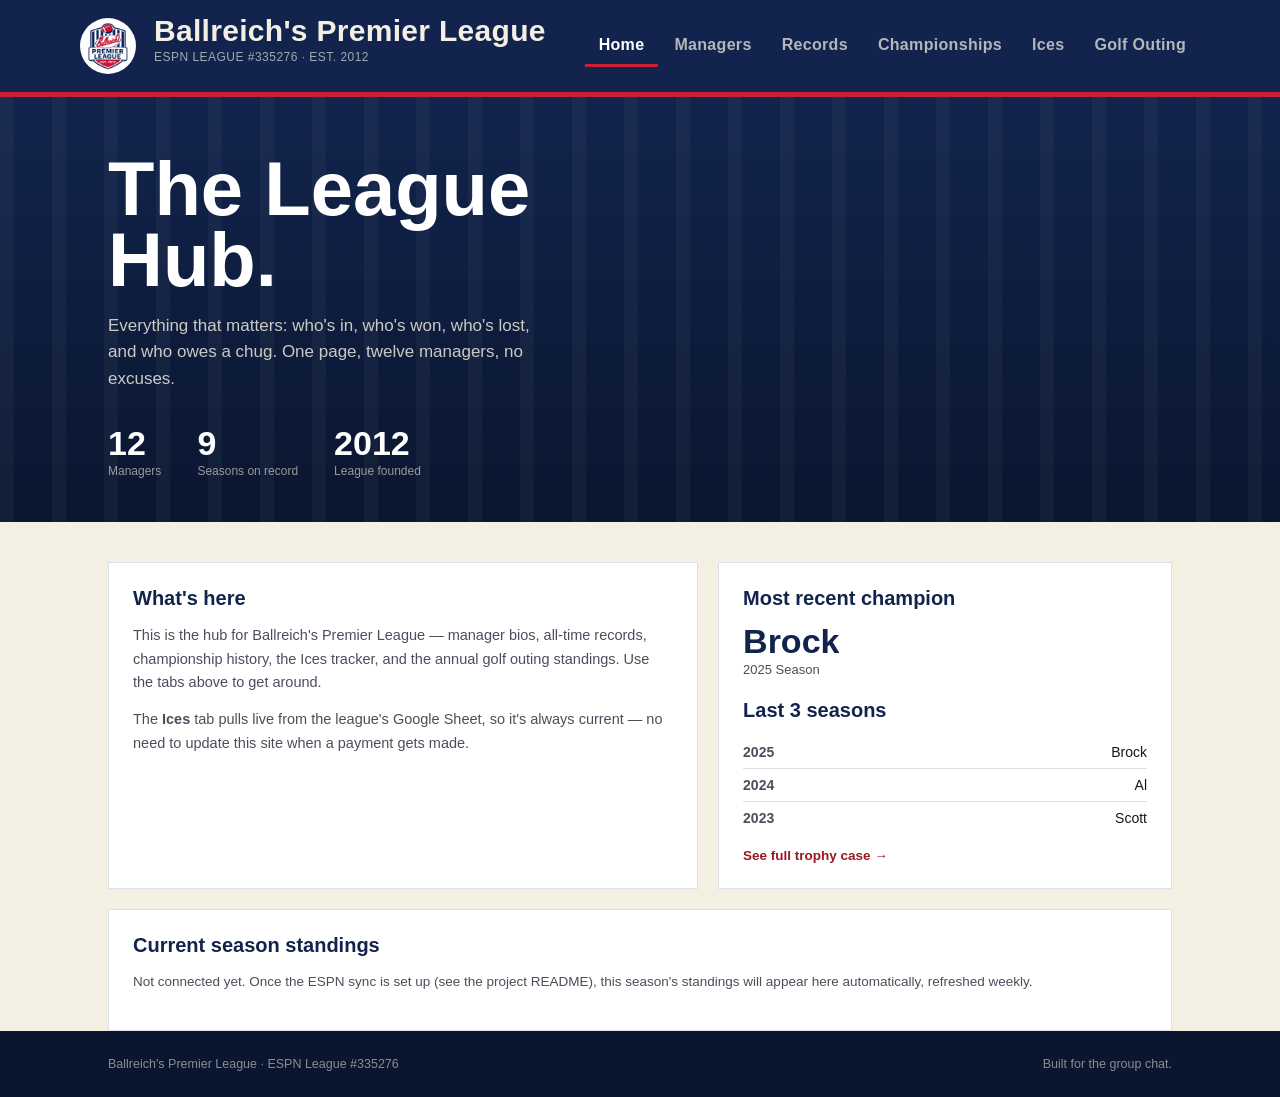
==== index.html @ 6a5de75b "Add files via upload" ====
<!DOCTYPE html>
<html lang="en">
<head>
<meta charset="UTF-8">
<meta name="viewport" content="width=device-width, initial-scale=1.0">
<title>Ballreich's Premier League</title>
<link rel="icon" href="assets/logo.png">
<link rel="stylesheet" href="styles.css">
</head>
<body>

<header class="site-header">
  <div class="wrap header-inner">
    <img src="assets/logo.png" alt="Ballreich's Premier League crest" class="crest">
    <div class="brand-text">
      <p class="league-name">Ballreich's Premier League</p>
      <p class="league-sub">ESPN LEAGUE #335276 · EST. 2012</p>
    </div>
    <nav class="tabs" id="tabs">
      <button data-tab="home" class="active">Home</button>
      <button data-tab="managers">Managers</button>
      <button data-tab="records">Records</button>
      <button data-tab="championships">Championships</button>
      <button data-tab="ices">Ices</button>
      <button data-tab="golf">Golf Outing</button>
    </nav>
  </div>
</header>

<div class="hero">
  <div class="wrap">
    <h1>The League<br>Hub.</h1>
    <p class="lede">Everything that matters: who's in, who's won, who's lost, and who owes a chug. One page, twelve managers, no excuses.</p>
    <div class="hero-stats" id="hero-stats">
      <div class="hero-stat"><div class="num">12</div><div class="label">Managers</div></div>
      <div class="hero-stat"><div class="num">9</div><div class="label">Seasons on record</div></div>
      <div class="hero-stat"><div class="num">2012</div><div class="label">League founded</div></div>
    </div>
  </div>
</div>

<main class="wrap">

  <!-- HOME -->
  <section class="tab-panel active" id="tab-home">
    <div class="home-grid">
      <div class="panel">
        <h3>What's here</h3>
        <p style="color:var(--ink-soft); font-size:14.5px; line-height:1.6;">
          This is the hub for Ballreich's Premier League — manager bios, all-time records, championship history,
          the Ices tracker, and the annual golf outing standings. Use the tabs above to get around.
        </p>
        <p style="color:var(--ink-soft); font-size:14.5px; line-height:1.6;">
          The <strong>Ices</strong> tab pulls live from the league's Google Sheet, so it's always current —
          no need to update this site when a payment gets made.
        </p>
      </div>
      <div class="panel">
        <h3>Most recent champion</h3>
        <div id="home-latest-champ"></div>
        <h3 style="margin-top:22px;">Last 3 seasons</h3>
        <div id="home-mini-champs"></div>
        <a href="#" class="link-out" data-tab-link="championships">See full trophy case →</a>
      </div>
    </div>

    <div class="panel" style="margin-top:20px;">
      <h3>Current season standings</h3>
      <div id="home-standings">
        <p style="color:var(--ink-soft); font-size:13.5px; line-height:1.6;">
          Not connected yet. Once the ESPN sync is set up (see the project README), this season's standings
          will appear here automatically, refreshed weekly.
        </p>
      </div>
    </div>
  </section>

  <!-- MANAGERS -->
  <section class="tab-panel" id="tab-managers">
    <div class="section-head">
      <h2>Managers</h2>
      <p class="section-desc">Twelve teams, one league. Tenure reflects consecutive or total years active.</p>
    </div>
    <div class="card-grid" id="managers-grid"></div>
  </section>

  <!-- RECORDS -->
  <section class="tab-panel" id="tab-records">
    <div class="section-head">
      <h2>All-Time Records</h2>
      <p class="section-desc">Regular-season win/loss record and average finish across every season played. Click a column to sort.</p>
    </div>
    <div class="records-table-wrap">
      <table class="records" id="records-table">
        <thead>
          <tr>
            <th><button class="sort-btn" data-key="name">Manager</button></th>
            <th><button class="sort-btn" data-key="avgFinish">Avg. Finish</button></th>
            <th><button class="sort-btn" data-key="wins">Record</button></th>
            <th><button class="sort-btn" data-key="winPct">Win %</button></th>
            <th><button class="sort-btn" data-key="seasons">Seasons</button></th>
          </tr>
        </thead>
        <tbody id="records-body"></tbody>
      </table>
    </div>
  </section>

  <!-- CHAMPIONSHIPS -->
  <section class="tab-panel" id="tab-championships">
    <div class="section-head">
      <h2>Trophy Case</h2>
      <p class="section-desc">Every champion since the league's first ESPN season in 2017.</p>
    </div>
    <div class="trophy-case" id="trophy-case"></div>
  </section>

  <!-- ICES -->
  <section class="tab-panel" id="tab-ices">
    <div class="section-head">
      <h2>Ices</h2>
      <p class="section-desc">Start a player who drops 0 or fewer points, chug a Smirnoff Ice, send it to the group chat.</p>
    </div>

    <div class="ices-toolbar">
      <button class="btn secondary" id="ices-refresh">Refresh data</button>
      <span class="status-line" id="ices-status"><span class="dot"></span>Loading…</span>
    </div>

    <div id="ices-content">
      <div class="ices-loading">Pulling the latest from the sheet…</div>
    </div>

    <div class="rule-box">
      <strong>The rule:</strong> if a player in your starting lineup — not a defense — scores 0 points or less in a
      given week, you chug a Smirnoff Ice and post proof to the group chat. This tracker mirrors the league's
      <a href="https://docs.google.com/spreadsheets/d/1GgBvjiKJ7bSm-T6he38b0rG_sk8vhiAcL2UD_AuB5FA/edit?usp=sharing" target="_blank" rel="noopener">Google Sheet</a>
      — edit the sheet and this page updates automatically.
    </div>
  </section>

  <!-- GOLF -->
  <section class="tab-panel" id="tab-golf">
    <div class="section-head">
      <h2>League Golf Outing</h2>
      <p class="section-desc">The offseason's other tradition. Winners and losers, by year.</p>
    </div>
    <div id="golf-list"></div>
  </section>

</main>

<footer class="site-footer">
  <div class="wrap">
    <span>Ballreich's Premier League · ESPN League #335276</span>
    <span>Built for the group chat.</span>
  </div>
</footer>

<script src="app.js"></script>
</body>
</html>
---- styles.css ----
/* ============================================================
   Ballreich's Premier League — Design Tokens
   ============================================================ */
:root {
  --navy: #12244d;
  --navy-deep: #0a162f;
  --red: #c8202f;
  --red-deep: #971823;
  --cream: #f3efe3;
  --white: #ffffff;
  --ink: #14171f;
  --ink-soft: #4a4f5c;
  --gold: #c69a2e;
  --line: rgba(18, 36, 77, 0.14);

  --display: 'Big Shoulders Display', sans-serif;
  --body: 'IBM Plex Sans', -apple-system, sans-serif;

  --radius: 3px;
  --container: 1120px;
}

@import url('https://fonts.googleapis.com/css2?family=Big+Shoulders+Display:wght@600;700;800;900&family=IBM+Plex+Sans:wght@400;500;600;700&family=IBM+Plex+Mono:wght@500&display=swap');

* { box-sizing: border-box; }
html { scroll-behavior: smooth; }

body {
  margin: 0;
  font-family: var(--body);
  color: var(--ink);
  background: var(--cream);
  -webkit-font-smoothing: antialiased;
}

img { max-width: 100%; display: block; }

a { color: inherit; }

.wrap {
  max-width: var(--container);
  margin: 0 auto;
  padding: 0 28px;
}

/* Pinstripe motif — the signature device, pulled from the crest */
.pinstripes {
  background-image: repeating-linear-gradient(
    90deg,
    rgba(255,255,255,0.06) 0px,
    rgba(255,255,255,0.06) 10px,
    transparent 10px,
    transparent 34px
  );
}

/* ============================================================
   Header / Nav
   ============================================================ */
.site-header {
  background: var(--navy);
  color: var(--cream);
  border-bottom: 5px solid var(--red);
}

.header-inner {
  display: flex;
  align-items: center;
  gap: 18px;
  padding: 16px 0;
}

.crest {
  width: 56px;
  height: 56px;
  flex-shrink: 0;
  border-radius: 50%;
  background: var(--white);
  padding: 4px;
}

.brand-text .league-name {
  font-family: var(--display);
  font-weight: 800;
  font-size: clamp(22px, 3vw, 30px);
  letter-spacing: 0.01em;
  line-height: 1;
  margin: 0;
}

.brand-text .league-sub {
  font-family: var(--body);
  font-size: 12px;
  color: rgba(243,239,227,0.65);
  margin-top: 4px;
  letter-spacing: 0.04em;
}

nav.tabs {
  margin-left: auto;
  display: flex;
  gap: 2px;
  flex-wrap: wrap;
}

nav.tabs button {
  font-family: var(--display);
  font-weight: 700;
  font-size: 16px;
  background: transparent;
  border: none;
  color: rgba(243,239,227,0.72);
  padding: 10px 14px;
  cursor: pointer;
  letter-spacing: 0.02em;
  border-bottom: 3px solid transparent;
  transition: color 0.15s ease, border-color 0.15s ease;
}

nav.tabs button:hover { color: var(--white); }

nav.tabs button.active {
  color: var(--white);
  border-bottom-color: var(--red);
}

@media (max-width: 820px) {
  .header-inner { flex-wrap: wrap; }
  nav.tabs { width: 100%; margin-left: 0; justify-content: flex-start; overflow-x: auto; }
}

/* ============================================================
   Hero band
   ============================================================ */
.hero {
  background: linear-gradient(180deg, var(--navy) 0%, var(--navy-deep) 100%);
  color: var(--white);
  padding: 56px 0 44px;
  position: relative;
  overflow: hidden;
}

.hero::before {
  content: "";
  position: absolute;
  inset: 0;
  background-image: repeating-linear-gradient(
    90deg,
    rgba(255,255,255,0.035) 0px,
    rgba(255,255,255,0.035) 14px,
    transparent 14px,
    transparent 52px
  );
  pointer-events: none;
}

.hero h1 {
  font-family: var(--display);
  font-weight: 900;
  font-size: clamp(40px, 7vw, 76px);
  line-height: 0.94;
  margin: 0 0 14px;
  position: relative;
}

.hero p.lede {
  font-size: 17px;
  max-width: 46ch;
  color: rgba(243,239,227,0.82);
  line-height: 1.55;
  position: relative;
}

.hero-stats {
  display: flex;
  gap: 36px;
  margin-top: 34px;
  flex-wrap: wrap;
  position: relative;
}

.hero-stat .num {
  font-family: var(--display);
  font-weight: 800;
  font-size: 34px;
  color: var(--white);
  line-height: 1;
}

.hero-stat .label {
  font-size: 12px;
  color: rgba(243,239,227,0.6);
  margin-top: 4px;
}

/* ============================================================
   Sections / general
   ============================================================ */
main { padding: 48px 0 90px; }

.tab-panel { display: none; }
.tab-panel.active { display: block; animation: fadein 0.25s ease; }

@keyframes fadein {
  from { opacity: 0; transform: translateY(6px); }
  to { opacity: 1; transform: translateY(0); }
}

.section-head {
  display: flex;
  align-items: baseline;
  justify-content: space-between;
  gap: 20px;
  margin-bottom: 26px;
  flex-wrap: wrap;
}

.section-head h2 {
  font-family: var(--display);
  font-weight: 800;
  font-size: clamp(28px, 4vw, 40px);
  margin: 0;
  color: var(--navy);
}

.section-head .section-desc {
  color: var(--ink-soft);
  font-size: 14.5px;
  max-width: 44ch;
}

.card-grid {
  display: grid;
  grid-template-columns: repeat(auto-fill, minmax(270px, 1fr));
  gap: 16px;
}

/* Manager roster card — jersey/trading-card feel */
.manager-card {
  background: var(--white);
  border: 1px solid var(--line);
  border-top: 4px solid var(--navy);
  padding: 20px 20px 18px;
  position: relative;
}

.manager-card .m-name {
  font-family: var(--display);
  font-weight: 800;
  font-size: 26px;
  color: var(--navy);
  line-height: 1;
}

.manager-card .m-team {
  font-size: 13.5px;
  color: var(--red-deep);
  font-weight: 600;
  margin-top: 4px;
}

.manager-card .m-tenure {
  font-size: 12.5px;
  color: var(--ink-soft);
  margin-top: 10px;
  border-top: 1px solid var(--line);
  padding-top: 10px;
}

.manager-card .m-note {
  font-size: 12.5px;
  color: var(--ink-soft);
  margin-top: 4px;
}

.tag-row { margin-top: 10px; display: flex; gap: 6px; flex-wrap: wrap; }

.tag {
  font-size: 10.5px;
  font-weight: 600;
  letter-spacing: 0.03em;
  color: var(--red-deep);
  background: rgba(200,32,47,0.08);
  padding: 3px 8px;
  border-radius: 20px;
}

/* Records table */
.records-table-wrap {
  background: var(--white);
  border: 1px solid var(--line);
  overflow-x: auto;
}

table.records {
  width: 100%;
  border-collapse: collapse;
  min-width: 640px;
}

table.records thead th {
  text-align: left;
  font-family: var(--body);
  font-weight: 600;
  font-size: 11.5px;
  letter-spacing: 0.04em;
  color: rgba(243,239,227,0.75);
  background: var(--navy);
  padding: 12px 16px;
}

table.records tbody td {
  padding: 12px 16px;
  font-size: 14.5px;
  border-bottom: 1px solid var(--line);
}

table.records tbody tr:last-child td { border-bottom: none; }
table.records tbody tr:hover { background: rgba(18,36,77,0.035); }

table.records td.name {
  font-family: var(--display);
  font-weight: 700;
  font-size: 17px;
  color: var(--navy);
}

table.records td.pct { color: var(--ink-soft); font-size: 13px; }

.sort-btn {
  background: none;
  border: none;
  color: inherit;
  font: inherit;
  cursor: pointer;
  padding: 0;
  display: inline-flex;
  align-items: center;
  gap: 4px;
}
.sort-btn::after { content: "↕"; opacity: 0.5; font-size: 10px; }
.sort-btn.sort-asc::after { content: "↑"; opacity: 1; }
.sort-btn.sort-desc::after { content: "↓"; opacity: 1; }

/* Championships timeline */
.trophy-case {
  border-left: 3px solid var(--line);
  margin-left: 8px;
  padding-left: 0;
}

.trophy-row {
  display: grid;
  grid-template-columns: 90px 1fr;
  gap: 18px;
  align-items: center;
  padding: 16px 0 16px 26px;
  position: relative;
  border-bottom: 1px solid var(--line);
}

.trophy-row:last-child { border-bottom: none; }

.trophy-row::before {
  content: "";
  position: absolute;
  left: -9px;
  top: 50%;
  transform: translateY(-50%);
  width: 15px;
  height: 15px;
  border-radius: 50%;
  background: var(--cream);
  border: 3px solid var(--gold);
}

.trophy-row .t-year {
  font-family: var(--display);
  font-weight: 900;
  font-size: 30px;
  color: var(--navy);
}

.trophy-row .t-champ {
  font-family: var(--display);
  font-weight: 700;
  font-size: 20px;
  color: var(--ink);
}

.trophy-row .t-flag {
  display: inline-block;
  margin-left: 10px;
  font-size: 11px;
  font-weight: 600;
  color: var(--ink-soft);
  background: rgba(18,36,77,0.06);
  padding: 2px 8px;
  border-radius: 20px;
  vertical-align: middle;
}

/* ICES tab */
.ices-toolbar {
  display: flex;
  align-items: center;
  gap: 14px;
  margin-bottom: 20px;
  flex-wrap: wrap;
}

.btn {
  font-family: var(--body);
  font-weight: 600;
  font-size: 13.5px;
  background: var(--navy);
  color: var(--white);
  border: none;
  padding: 10px 18px;
  cursor: pointer;
  border-radius: var(--radius);
  transition: background 0.15s ease;
}
.btn:hover { background: var(--navy-deep); }
.btn.secondary { background: transparent; color: var(--navy); border: 1px solid var(--line); }
.btn.secondary:hover { background: rgba(18,36,77,0.05); }

.status-line {
  font-size: 12.5px;
  color: var(--ink-soft);
}

.status-line .dot {
  display: inline-block;
  width: 7px; height: 7px;
  border-radius: 50%;
  background: #2f9e44;
  margin-right: 6px;
}
.status-line.err .dot { background: var(--red); }

table.ices {
  width: 100%;
  border-collapse: collapse;
  background: var(--white);
  border: 1px solid var(--line);
}

table.ices thead th {
  text-align: left;
  font-size: 11.5px;
  letter-spacing: 0.04em;
  font-weight: 600;
  color: rgba(243,239,227,0.75);
  background: var(--red-deep);
  padding: 12px 16px;
}

table.ices tbody td {
  padding: 12px 16px;
  font-size: 14.5px;
  border-bottom: 1px solid var(--line);
}
table.ices tbody tr:last-child td { border-bottom: none; }

table.ices td.name {
  font-family: var(--display);
  font-weight: 700;
  font-size: 17px;
  color: var(--navy);
}

td.num-cell { font-family: var(--body); font-weight: 600; }
td.owed-cell.has-owed { color: var(--red-deep); font-weight: 700; }

.ices-empty, .ices-loading, .ices-error {
  padding: 40px 20px;
  text-align: center;
  color: var(--ink-soft);
  background: var(--white);
  border: 1px solid var(--line);
}

.rule-box {
  background: var(--white);
  border: 1px solid var(--line);
  border-left: 4px solid var(--red);
  padding: 18px 22px;
  margin-top: 24px;
  font-size: 14px;
  line-height: 1.6;
  color: var(--ink-soft);
  max-width: 62ch;
}
.rule-box strong { color: var(--ink); }

/* Golf outing */
.golf-year {
  background: var(--white);
  border: 1px solid var(--line);
  margin-bottom: 22px;
}

.golf-year-head {
  background: var(--navy);
  color: var(--white);
  font-family: var(--display);
  font-weight: 800;
  font-size: 22px;
  padding: 12px 22px;
}

.golf-cols {
  display: grid;
  grid-template-columns: 1fr 1fr;
}

@media (max-width: 640px) {
  .golf-cols { grid-template-columns: 1fr; }
}

.golf-col { padding: 20px 22px; }
.golf-col + .golf-col { border-left: 1px solid var(--line); }
@media (max-width: 640px) {
  .golf-col + .golf-col { border-left: none; border-top: 1px solid var(--line); }
}

.golf-col-label {
  font-size: 11px;
  font-weight: 700;
  letter-spacing: 0.05em;
  margin-bottom: 10px;
}
.golf-col.win .golf-col-label { color: var(--gold); }
.golf-col.lose .golf-col-label { color: var(--ink-soft); }

.golf-col ul { list-style: none; margin: 0; padding: 0; }
.golf-col li {
  font-family: var(--display);
  font-weight: 700;
  font-size: 18px;
  padding: 6px 0;
  color: var(--ink);
}
.golf-col.lose li { color: var(--ink-soft); font-weight: 600; }

.golf-note {
  font-size: 12px;
  color: var(--ink-soft);
  padding: 0 22px 16px;
  font-style: italic;
}

/* Home tab extras */
.home-grid {
  display: grid;
  grid-template-columns: 1.3fr 1fr;
  gap: 20px;
  margin-top: 40px;
}
@media (max-width: 820px) { .home-grid { grid-template-columns: 1fr; } }

.panel {
  background: var(--white);
  border: 1px solid var(--line);
  padding: 24px;
}

.panel h3 {
  font-family: var(--display);
  font-weight: 800;
  font-size: 20px;
  color: var(--navy);
  margin: 0 0 14px;
}

.mini-champ-row {
  display: flex;
  justify-content: space-between;
  padding: 8px 0;
  border-bottom: 1px solid var(--line);
  font-size: 14px;
}
.mini-champ-row:last-child { border-bottom: none; }
.mini-champ-row .yr { color: var(--ink-soft); font-family: var(--display); font-weight: 700; }

.link-out {
  display: inline-flex;
  align-items: center;
  gap: 6px;
  font-weight: 600;
  font-size: 13.5px;
  color: var(--red-deep);
  text-decoration: none;
  margin-top: 14px;
}

/* Footer */
.site-footer {
  background: var(--navy-deep);
  color: rgba(243,239,227,0.55);
  padding: 26px 0;
  font-size: 12.5px;
}
.site-footer .wrap { display: flex; justify-content: space-between; flex-wrap: wrap; gap: 10px; }
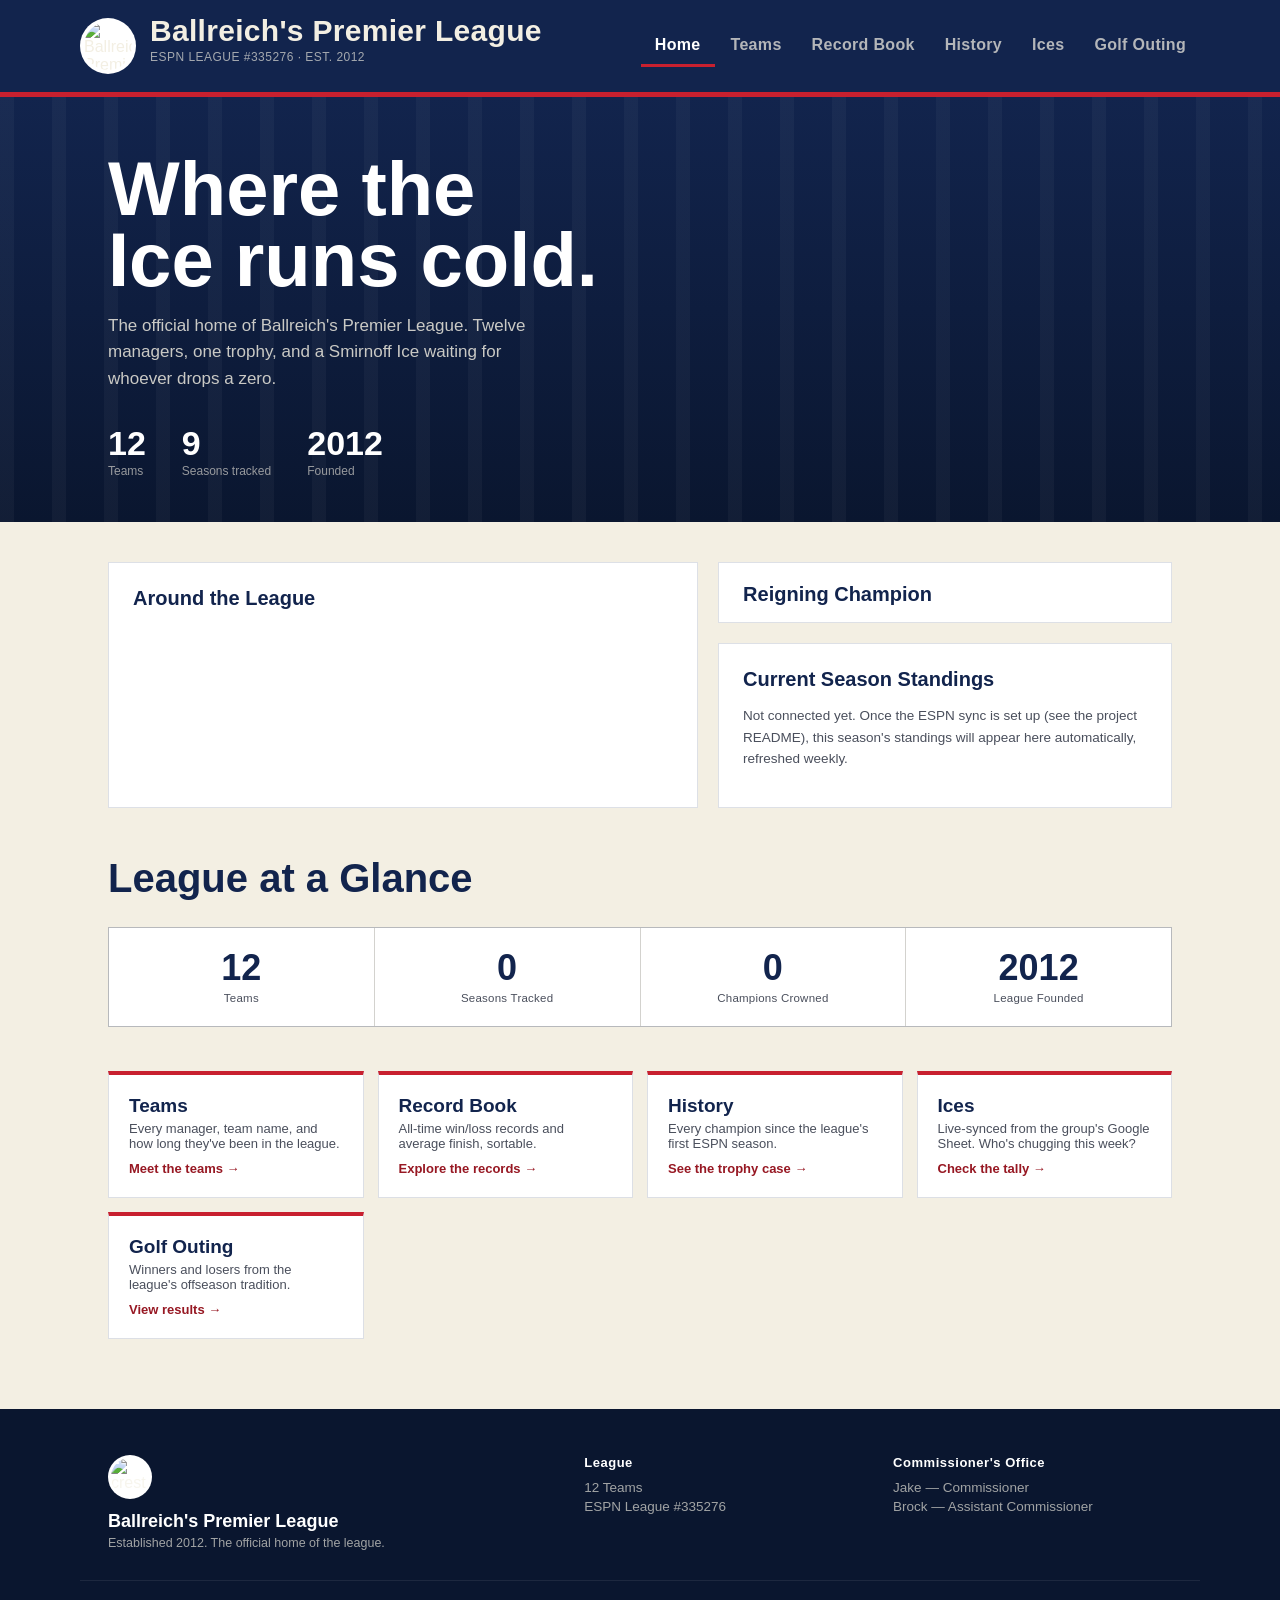
==== commit d1239a26: "Add files via upload" ====
--- a/index.html
+++ b/index.html
@@ -7,154 +7,122 @@
 <link rel="icon" href="assets/logo.png">
 <link rel="stylesheet" href="styles.css">
 </head>
-<body>
+<body data-page="home">
 
 <header class="site-header">
   <div class="wrap header-inner">
-    <img src="assets/logo.png" alt="Ballreich's Premier League crest" class="crest">
-    <div class="brand-text">
-      <p class="league-name">Ballreich's Premier League</p>
-      <p class="league-sub">ESPN LEAGUE #335276 · EST. 2012</p>
-    </div>
-    <nav class="tabs" id="tabs">
-      <button data-tab="home" class="active">Home</button>
-      <button data-tab="managers">Managers</button>
-      <button data-tab="records">Records</button>
-      <button data-tab="championships">Championships</button>
-      <button data-tab="ices">Ices</button>
-      <button data-tab="golf">Golf Outing</button>
+    <a href="index.html" style="display:flex;align-items:center;gap:14px;text-decoration:none;color:inherit;">
+      <img src="assets/logo.png" alt="Ballreich's Premier League crest" class="crest">
+      <div class="brand-text">
+        <p class="league-name">Ballreich's Premier League</p>
+        <p class="league-sub">ESPN LEAGUE #335276 · EST. 2012</p>
+      </div>
+    </a>
+    <nav class="tabs">
+      <a href="index.html" class="active">Home</a>
+      <a href="teams.html">Teams</a>
+      <a href="record-book.html">Record Book</a>
+      <a href="history.html">History</a>
+      <a href="ices.html">Ices</a>
+      <a href="golf.html">Golf Outing</a>
     </nav>
   </div>
 </header>
 
 <div class="hero">
   <div class="wrap">
-    <h1>The League<br>Hub.</h1>
-    <p class="lede">Everything that matters: who's in, who's won, who's lost, and who owes a chug. One page, twelve managers, no excuses.</p>
+    <h1>Where the<br>Ice runs cold.</h1>
+    <p class="lede">The official home of Ballreich's Premier League. Twelve managers, one trophy, and a Smirnoff Ice waiting for whoever drops a zero.</p>
     <div class="hero-stats" id="hero-stats">
-      <div class="hero-stat"><div class="num">12</div><div class="label">Managers</div></div>
-      <div class="hero-stat"><div class="num">9</div><div class="label">Seasons on record</div></div>
-      <div class="hero-stat"><div class="num">2012</div><div class="label">League founded</div></div>
+      <div class="hero-stat"><div class="num">12</div><div class="label">Teams</div></div>
+      <div class="hero-stat"><div class="num">9</div><div class="label">Seasons tracked</div></div>
+      <div class="hero-stat"><div class="num">2012</div><div class="label">Founded</div></div>
     </div>
   </div>
 </div>
 
 <main class="wrap">
 
-  <!-- HOME -->
-  <section class="tab-panel active" id="tab-home">
-    <div class="home-grid">
-      <div class="panel">
-        <h3>What's here</h3>
-        <p style="color:var(--ink-soft); font-size:14.5px; line-height:1.6;">
-          This is the hub for Ballreich's Premier League — manager bios, all-time records, championship history,
-          the Ices tracker, and the annual golf outing standings. Use the tabs above to get around.
-        </p>
-        <p style="color:var(--ink-soft); font-size:14.5px; line-height:1.6;">
-          The <strong>Ices</strong> tab pulls live from the league's Google Sheet, so it's always current —
-          no need to update this site when a payment gets made.
-        </p>
+  <div class="home-grid">
+    <div class="panel">
+      <h3>Around the League</h3>
+      <div class="news-list" id="news-list"></div>
+    </div>
+
+    <div>
+      <div class="panel" id="reigning-wrap" style="padding:0; overflow:hidden;">
+        <div style="padding:20px 24px 0;">
+          <h3 style="margin-bottom:16px;">Reigning Champion</h3>
+        </div>
+        <div id="reigning-card"></div>
       </div>
-      <div class="panel">
-        <h3>Most recent champion</h3>
-        <div id="home-latest-champ"></div>
-        <h3 style="margin-top:22px;">Last 3 seasons</h3>
-        <div id="home-mini-champs"></div>
-        <a href="#" class="link-out" data-tab-link="championships">See full trophy case →</a>
+
+      <div class="panel" style="margin-top:20px;">
+        <h3>Current Season Standings</h3>
+        <div id="home-standings">
+          <p style="color:var(--ink-soft); font-size:13.5px; line-height:1.6;">
+            Not connected yet. Once the ESPN sync is set up (see the project README), this season's standings
+            will appear here automatically, refreshed weekly.
+          </p>
+        </div>
       </div>
     </div>
+  </div>
 
-    <div class="panel" style="margin-top:20px;">
-      <h3>Current season standings</h3>
-      <div id="home-standings">
-        <p style="color:var(--ink-soft); font-size:13.5px; line-height:1.6;">
-          Not connected yet. Once the ESPN sync is set up (see the project README), this season's standings
-          will appear here automatically, refreshed weekly.
-        </p>
-      </div>
-    </div>
-  </section>
+  <div class="section-head" style="margin-top:48px;">
+    <h2>League at a Glance</h2>
+  </div>
+  <div class="glance-grid" id="glance-grid"></div>
 
-  <!-- MANAGERS -->
-  <section class="tab-panel" id="tab-managers">
-    <div class="section-head">
-      <h2>Managers</h2>
-      <p class="section-desc">Twelve teams, one league. Tenure reflects consecutive or total years active.</p>
-    </div>
-    <div class="card-grid" id="managers-grid"></div>
-  </section>
-
-  <!-- RECORDS -->
-  <section class="tab-panel" id="tab-records">
-    <div class="section-head">
-      <h2>All-Time Records</h2>
-      <p class="section-desc">Regular-season win/loss record and average finish across every season played. Click a column to sort.</p>
-    </div>
-    <div class="records-table-wrap">
-      <table class="records" id="records-table">
-        <thead>
-          <tr>
-            <th><button class="sort-btn" data-key="name">Manager</button></th>
-            <th><button class="sort-btn" data-key="avgFinish">Avg. Finish</button></th>
-            <th><button class="sort-btn" data-key="wins">Record</button></th>
-            <th><button class="sort-btn" data-key="winPct">Win %</button></th>
-            <th><button class="sort-btn" data-key="seasons">Seasons</button></th>
-          </tr>
-        </thead>
-        <tbody id="records-body"></tbody>
-      </table>
-    </div>
-  </section>
-
-  <!-- CHAMPIONSHIPS -->
-  <section class="tab-panel" id="tab-championships">
-    <div class="section-head">
-      <h2>Trophy Case</h2>
-      <p class="section-desc">Every champion since the league's first ESPN season in 2017.</p>
-    </div>
-    <div class="trophy-case" id="trophy-case"></div>
-  </section>
-
-  <!-- ICES -->
-  <section class="tab-panel" id="tab-ices">
-    <div class="section-head">
-      <h2>Ices</h2>
-      <p class="section-desc">Start a player who drops 0 or fewer points, chug a Smirnoff Ice, send it to the group chat.</p>
-    </div>
-
-    <div class="ices-toolbar">
-      <button class="btn secondary" id="ices-refresh">Refresh data</button>
-      <span class="status-line" id="ices-status"><span class="dot"></span>Loading…</span>
-    </div>
-
-    <div id="ices-content">
-      <div class="ices-loading">Pulling the latest from the sheet…</div>
-    </div>
-
-    <div class="rule-box">
-      <strong>The rule:</strong> if a player in your starting lineup — not a defense — scores 0 points or less in a
-      given week, you chug a Smirnoff Ice and post proof to the group chat. This tracker mirrors the league's
-      <a href="https://docs.google.com/spreadsheets/d/1GgBvjiKJ7bSm-T6he38b0rG_sk8vhiAcL2UD_AuB5FA/edit?usp=sharing" target="_blank" rel="noopener">Google Sheet</a>
-      — edit the sheet and this page updates automatically.
-    </div>
-  </section>
-
-  <!-- GOLF -->
-  <section class="tab-panel" id="tab-golf">
-    <div class="section-head">
-      <h2>League Golf Outing</h2>
-      <p class="section-desc">The offseason's other tradition. Winners and losers, by year.</p>
-    </div>
-    <div id="golf-list"></div>
-  </section>
+  <div class="quicklinks">
+    <a href="teams.html" class="quicklink-card">
+      <div class="ql-label">Teams</div>
+      <div class="ql-desc">Every manager, team name, and how long they've been in the league.</div>
+      <span class="ql-arrow">Meet the teams →</span>
+    </a>
+    <a href="record-book.html" class="quicklink-card">
+      <div class="ql-label">Record Book</div>
+      <div class="ql-desc">All-time win/loss records and average finish, sortable.</div>
+      <span class="ql-arrow">Explore the records →</span>
+    </a>
+    <a href="history.html" class="quicklink-card">
+      <div class="ql-label">History</div>
+      <div class="ql-desc">Every champion since the league's first ESPN season.</div>
+      <span class="ql-arrow">See the trophy case →</span>
+    </a>
+    <a href="ices.html" class="quicklink-card">
+      <div class="ql-label">Ices</div>
+      <div class="ql-desc">Live-synced from the group's Google Sheet. Who's chugging this week?</div>
+      <span class="ql-arrow">Check the tally →</span>
+    </a>
+    <a href="golf.html" class="quicklink-card">
+      <div class="ql-label">Golf Outing</div>
+      <div class="ql-desc">Winners and losers from the league's offseason tradition.</div>
+      <span class="ql-arrow">View results →</span>
+    </a>
+  </div>
 
 </main>
 
-<footer class="site-footer">
-  <div class="wrap">
-    <span>Ballreich's Premier League · ESPN League #335276</span>
-    <span>Built for the group chat.</span>
+<footer class="site-footer-full">
+  <div class="wrap footer-grid">
+    <div>
+      <img src="assets/logo.png" alt="crest" class="footer-crest">
+      <p class="footer-league-name">Ballreich's Premier League</p>
+      <p class="footer-sub">Established 2012. The official home of the league.</p>
+    </div>
+    <div class="footer-col">
+      <h4>League</h4>
+      <p>12 Teams</p>
+      <p>ESPN League #335276</p>
+    </div>
+    <div class="footer-col">
+      <h4>Commissioner's Office</h4>
+      <p>Jake — Commissioner</p>
+      <p>Brock — Assistant Commissioner</p>
+    </div>
   </div>
+  <div class="wrap footer-bottom">© 2012–2026 Ballreich's Premier League</div>
 </footer>
 
 <script src="app.js"></script>
--- a/styles.css
+++ b/styles.css
@@ -103,7 +103,7 @@
   flex-wrap: wrap;
 }
 
-nav.tabs button {
+nav.tabs a {
   font-family: var(--display);
   font-weight: 700;
   font-size: 16px;
@@ -115,11 +115,13 @@
   letter-spacing: 0.02em;
   border-bottom: 3px solid transparent;
   transition: color 0.15s ease, border-color 0.15s ease;
-}
-
-nav.tabs button:hover { color: var(--white); }
-
-nav.tabs button.active {
+  text-decoration: none;
+  display: inline-block;
+}
+
+nav.tabs a:hover { color: var(--white); }
+
+nav.tabs a.active {
   color: var(--white);
   border-bottom-color: var(--red);
 }
@@ -193,6 +195,18 @@
   margin-top: 4px;
 }
 
+.hero.hero-sub {
+  padding: 40px 0 32px;
+}
+
+.hero.hero-sub h1 {
+  font-size: clamp(32px, 5.5vw, 54px);
+}
+
+.hero.hero-sub p.lede {
+  max-width: 60ch;
+}
+
 /* ============================================================
    Sections / general
    ============================================================ */
@@ -242,6 +256,29 @@
   border-top: 4px solid var(--navy);
   padding: 20px 20px 18px;
   position: relative;
+}
+
+.m-avatar {
+  width: 52px;
+  height: 52px;
+  border-radius: 50%;
+  background: var(--navy);
+  color: var(--cream);
+  display: flex;
+  align-items: center;
+  justify-content: center;
+  font-family: var(--display);
+  font-weight: 800;
+  font-size: 19px;
+  margin-bottom: 12px;
+  overflow: hidden;
+  flex-shrink: 0;
+}
+
+.m-avatar img {
+  width: 100%;
+  height: 100%;
+  object-fit: cover;
 }
 
 .manager-card .m-name {
@@ -342,62 +379,124 @@
 .sort-btn.sort-asc::after { content: "↑"; opacity: 1; }
 .sort-btn.sort-desc::after { content: "↓"; opacity: 1; }
 
-/* Championships timeline */
-.trophy-case {
-  border-left: 3px solid var(--line);
-  margin-left: 8px;
-  padding-left: 0;
-}
-
-.trophy-row {
-  display: grid;
-  grid-template-columns: 90px 1fr;
-  gap: 18px;
+/* Championships — pennant banners */
+.banner-case {
+  display: flex;
+  flex-direction: column;
+  gap: 14px;
+}
+
+.champ-banner {
+  position: relative;
+  display: flex;
   align-items: center;
-  padding: 16px 0 16px 26px;
-  position: relative;
-  border-bottom: 1px solid var(--line);
-}
-
-.trophy-row:last-child { border-bottom: none; }
-
-.trophy-row::before {
+  gap: 22px;
+  padding: 20px 70px 20px 26px;
+  background: linear-gradient(120deg, var(--navy) 0%, var(--navy-deep) 100%);
+  color: var(--white);
+  border-left: 6px solid var(--gold);
+  clip-path: polygon(0 0, 100% 0, calc(100% - 28px) 50%, 100% 100%, 0 100%);
+  overflow: hidden;
+}
+
+.champ-banner::before {
   content: "";
   position: absolute;
-  left: -9px;
-  top: 50%;
-  transform: translateY(-50%);
-  width: 15px;
-  height: 15px;
+  inset: 0;
+  background-image: repeating-linear-gradient(
+    90deg,
+    rgba(255,255,255,0.035) 0px,
+    rgba(255,255,255,0.035) 10px,
+    transparent 10px,
+    transparent 36px
+  );
+  pointer-events: none;
+}
+
+.champ-banner.inactive {
+  border-left-color: rgba(198,154,46,0.4);
+}
+
+.champ-banner .cb-year {
+  font-family: var(--display);
+  font-weight: 900;
+  font-size: clamp(34px, 4vw, 46px);
+  color: var(--gold);
+  line-height: 1;
+  min-width: 92px;
+  position: relative;
+  flex-shrink: 0;
+}
+
+.champ-banner .cb-photo {
+  width: 54px;
+  height: 54px;
   border-radius: 50%;
-  background: var(--cream);
   border: 3px solid var(--gold);
-}
-
-.trophy-row .t-year {
-  font-family: var(--display);
-  font-weight: 900;
-  font-size: 30px;
-  color: var(--navy);
-}
-
-.trophy-row .t-champ {
-  font-family: var(--display);
-  font-weight: 700;
-  font-size: 20px;
-  color: var(--ink);
-}
-
-.trophy-row .t-flag {
+  object-fit: cover;
+  flex-shrink: 0;
+  position: relative;
+  background: rgba(255,255,255,0.1);
+  display: flex;
+  align-items: center;
+  justify-content: center;
+  font-family: var(--display);
+  font-weight: 800;
+  font-size: 18px;
+  color: var(--white);
+  overflow: hidden;
+}
+
+.champ-banner .cb-photo img {
+  width: 100%;
+  height: 100%;
+  object-fit: cover;
+}
+
+.champ-banner .cb-info {
+  position: relative;
+  flex: 1;
+  min-width: 0;
+}
+
+.champ-banner .cb-name {
+  font-family: var(--display);
+  font-weight: 800;
+  font-size: clamp(20px, 2.6vw, 26px);
+  line-height: 1.1;
+}
+
+.champ-banner .cb-team {
+  font-size: 13px;
+  color: rgba(243,239,227,0.7);
+  margin-top: 3px;
+}
+
+.champ-banner .cb-flag {
   display: inline-block;
-  margin-left: 10px;
-  font-size: 11px;
+  margin-top: 6px;
+  font-size: 10.5px;
   font-weight: 600;
-  color: var(--ink-soft);
-  background: rgba(18,36,77,0.06);
-  padding: 2px 8px;
+  color: rgba(243,239,227,0.75);
+  background: rgba(255,255,255,0.1);
+  padding: 3px 9px;
   border-radius: 20px;
-  vertical-align: middle;
+}
+
+.champ-banner .cb-trophy {
+  position: relative;
+  flex-shrink: 0;
+  color: var(--gold);
+  opacity: 0.9;
+}
+
+@media (max-width: 560px) {
+  .champ-banner {
+    padding: 16px 40px 16px 18px;
+    gap: 14px;
+    clip-path: polygon(0 0, 100% 0, calc(100% - 18px) 50%, 100% 100%, 0 100%);
+  }
+  .champ-banner .cb-photo { display: none; }
 }
 
 /* ICES tab */
@@ -596,10 +695,249 @@
 }
 
 /* Footer */
-.site-footer {
+.site-footer-full {
   background: var(--navy-deep);
-  color: rgba(243,239,227,0.55);
-  padding: 26px 0;
-  font-size: 12.5px;
-}
-.site-footer .wrap { display: flex; justify-content: space-between; flex-wrap: wrap; gap: 10px; }
+  color: rgba(243,239,227,0.65);
+  padding: 46px 0 0;
+  margin-top: 70px;
+}
+
+.footer-grid {
+  display: grid;
+  grid-template-columns: 1.6fr 1fr 1fr;
+  gap: 30px;
+  padding-bottom: 30px;
+  border-bottom: 1px solid rgba(255,255,255,0.08);
+}
+
+@media (max-width: 640px) {
+  .footer-grid { grid-template-columns: 1fr; }
+}
+
+.footer-crest {
+  width: 44px;
+  height: 44px;
+  border-radius: 50%;
+  background: var(--white);
+  padding: 3px;
+  margin-bottom: 12px;
+}
+
+.footer-league-name {
+  font-family: var(--display);
+  font-weight: 800;
+  font-size: 18px;
+  color: var(--white);
+  margin: 0 0 4px;
+}
+
+.footer-sub { font-size: 12.5px; margin: 0; }
+
+.footer-col h4 {
+  font-family: var(--display);
+  font-weight: 700;
+  font-size: 13px;
+  letter-spacing: 0.04em;
+  color: var(--white);
+  margin: 0 0 10px;
+}
+
+.footer-col p { font-size: 13.5px; margin: 4px 0; }
+
+.footer-bottom {
+  font-size: 12px;
+  padding: 18px 0;
+  color: rgba(243,239,227,0.45);
+}
+
+/* ============================================================
+   Home page components
+   ============================================================ */
+.quicklinks {
+  display: grid;
+  grid-template-columns: repeat(auto-fill, minmax(220px, 1fr));
+  gap: 14px;
+  margin-top: 44px;
+}
+
+.quicklink-card {
+  background: var(--white);
+  border: 1px solid var(--line);
+  border-top: 4px solid var(--red);
+  padding: 20px;
+  text-decoration: none;
+  color: var(--ink);
+  display: block;
+  transition: transform 0.12s ease, box-shadow 0.12s ease;
+}
+
+.quicklink-card:hover {
+  transform: translateY(-2px);
+  box-shadow: 0 6px 18px rgba(18,36,77,0.1);
+}
+
+.quicklink-card .ql-label {
+  font-family: var(--display);
+  font-weight: 800;
+  font-size: 19px;
+  color: var(--navy);
+}
+
+.quicklink-card .ql-desc {
+  font-size: 13px;
+  color: var(--ink-soft);
+  margin-top: 4px;
+}
+
+.quicklink-card .ql-arrow {
+  font-size: 13px;
+  font-weight: 600;
+  color: var(--red-deep);
+  margin-top: 10px;
+  display: inline-block;
+}
+
+.glance-grid {
+  display: grid;
+  grid-template-columns: repeat(auto-fit, minmax(140px, 1fr));
+  gap: 1px;
+  background: var(--line);
+  border: 1px solid var(--line);
+  margin-top: 16px;
+}
+
+.glance-item {
+  background: var(--white);
+  padding: 22px 18px;
+  text-align: center;
+}
+
+.glance-item .g-num {
+  font-family: var(--display);
+  font-weight: 900;
+  font-size: 36px;
+  color: var(--navy);
+  line-height: 1;
+}
+
+.glance-item .g-label {
+  font-size: 11.5px;
+  color: var(--ink-soft);
+  margin-top: 6px;
+  letter-spacing: 0.02em;
+}
+
+.reigning-card {
+  background: linear-gradient(120deg, var(--navy) 0%, var(--navy-deep) 100%);
+  color: var(--white);
+  padding: 30px 28px;
+  display: flex;
+  align-items: center;
+  gap: 22px;
+  position: relative;
+  overflow: hidden;
+  border-left: 6px solid var(--gold);
+}
+
+.reigning-card::before {
+  content: "";
+  position: absolute;
+  inset: 0;
+  background-image: repeating-linear-gradient(
+    90deg,
+    rgba(255,255,255,0.035) 0px,
+    rgba(255,255,255,0.035) 10px,
+    transparent 10px,
+    transparent 36px
+  );
+  pointer-events: none;
+}
+
+.reigning-card .rc-photo {
+  width: 76px;
+  height: 76px;
+  border-radius: 50%;
+  border: 3px solid var(--gold);
+  flex-shrink: 0;
+  position: relative;
+  overflow: hidden;
+  display: flex;
+  align-items: center;
+  justify-content: center;
+  font-family: var(--display);
+  font-weight: 800;
+  font-size: 26px;
+  background: rgba(255,255,255,0.1);
+}
+
+.reigning-card .rc-photo img { width: 100%; height: 100%; object-fit: cover; }
+
+.reigning-card .rc-eyebrow {
+  font-size: 12px;
+  color: var(--gold);
+  font-weight: 600;
+  letter-spacing: 0.04em;
+  position: relative;
+}
+
+.reigning-card .rc-name {
+  font-family: var(--display);
+  font-weight: 900;
+  font-size: clamp(28px, 4vw, 40px);
+  line-height: 1;
+  margin-top: 4px;
+  position: relative;
+}
+
+.reigning-card .rc-team {
+  font-size: 14px;
+  color: rgba(243,239,227,0.75);
+  margin-top: 4px;
+  position: relative;
+}
+
+.news-list { margin-top: 16px; }
+
+.news-item {
+  display: grid;
+  grid-template-columns: 110px 1fr;
+  gap: 18px;
+  padding: 16px 0;
+  border-bottom: 1px solid var(--line);
+}
+
+.news-item:last-child { border-bottom: none; }
+
+.news-item .n-date {
+  font-size: 12px;
+  color: var(--ink-soft);
+  font-weight: 600;
+  letter-spacing: 0.02em;
+  padding-top: 2px;
+}
+
+.news-item .n-headline {
+  font-family: var(--display);
+  font-weight: 700;
+  font-size: 17px;
+  color: var(--navy);
+}
+
+.news-item .n-body {
+  font-size: 13.5px;
+  color: var(--ink-soft);
+  margin-top: 3px;
+  line-height: 1.5;
+}
+
+@media (max-width: 560px) {
+  .news-item { grid-template-columns: 1fr; gap: 4px; }
+}
+
+.page-intro {
+  max-width: 60ch;
+  color: var(--ink-soft);
+  font-size: 15px;
+  line-height: 1.6;
+  margin: -8px 0 34px;
+}
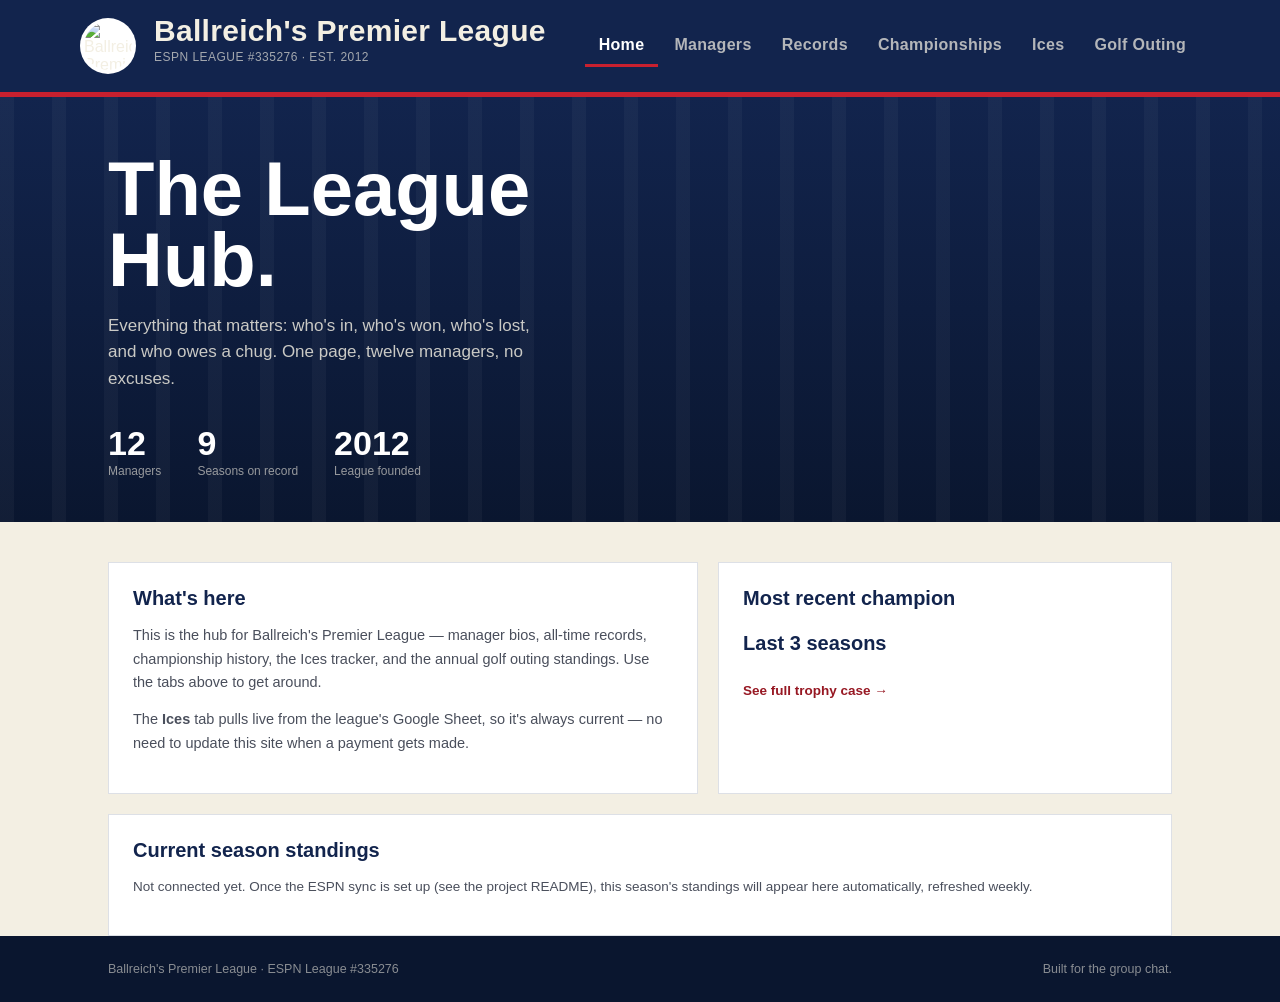
==== commit 14dbc6fc: "Add files via upload" ====
--- a/index.html
+++ b/index.html
@@ -7,122 +7,154 @@
 <link rel="icon" href="assets/logo.png">
 <link rel="stylesheet" href="styles.css">
 </head>
-<body data-page="home">
+<body>
 
 <header class="site-header">
   <div class="wrap header-inner">
-    <a href="index.html" style="display:flex;align-items:center;gap:14px;text-decoration:none;color:inherit;">
-      <img src="assets/logo.png" alt="Ballreich's Premier League crest" class="crest">
-      <div class="brand-text">
-        <p class="league-name">Ballreich's Premier League</p>
-        <p class="league-sub">ESPN LEAGUE #335276 · EST. 2012</p>
-      </div>
-    </a>
-    <nav class="tabs">
-      <a href="index.html" class="active">Home</a>
-      <a href="teams.html">Teams</a>
-      <a href="record-book.html">Record Book</a>
-      <a href="history.html">History</a>
-      <a href="ices.html">Ices</a>
-      <a href="golf.html">Golf Outing</a>
+    <img src="assets/logo.png" alt="Ballreich's Premier League crest" class="crest">
+    <div class="brand-text">
+      <p class="league-name">Ballreich's Premier League</p>
+      <p class="league-sub">ESPN LEAGUE #335276 · EST. 2012</p>
+    </div>
+    <nav class="tabs" id="tabs">
+      <button data-tab="home" class="active">Home</button>
+      <button data-tab="managers">Managers</button>
+      <button data-tab="records">Records</button>
+      <button data-tab="championships">Championships</button>
+      <button data-tab="ices">Ices</button>
+      <button data-tab="golf">Golf Outing</button>
     </nav>
   </div>
 </header>
 
 <div class="hero">
   <div class="wrap">
-    <h1>Where the<br>Ice runs cold.</h1>
-    <p class="lede">The official home of Ballreich's Premier League. Twelve managers, one trophy, and a Smirnoff Ice waiting for whoever drops a zero.</p>
+    <h1>The League<br>Hub.</h1>
+    <p class="lede">Everything that matters: who's in, who's won, who's lost, and who owes a chug. One page, twelve managers, no excuses.</p>
     <div class="hero-stats" id="hero-stats">
-      <div class="hero-stat"><div class="num">12</div><div class="label">Teams</div></div>
-      <div class="hero-stat"><div class="num">9</div><div class="label">Seasons tracked</div></div>
-      <div class="hero-stat"><div class="num">2012</div><div class="label">Founded</div></div>
+      <div class="hero-stat"><div class="num">12</div><div class="label">Managers</div></div>
+      <div class="hero-stat"><div class="num">9</div><div class="label">Seasons on record</div></div>
+      <div class="hero-stat"><div class="num">2012</div><div class="label">League founded</div></div>
     </div>
   </div>
 </div>
 
 <main class="wrap">
 
-  <div class="home-grid">
-    <div class="panel">
-      <h3>Around the League</h3>
-      <div class="news-list" id="news-list"></div>
+  <!-- HOME -->
+  <section class="tab-panel active" id="tab-home">
+    <div class="home-grid">
+      <div class="panel">
+        <h3>What's here</h3>
+        <p style="color:var(--ink-soft); font-size:14.5px; line-height:1.6;">
+          This is the hub for Ballreich's Premier League — manager bios, all-time records, championship history,
+          the Ices tracker, and the annual golf outing standings. Use the tabs above to get around.
+        </p>
+        <p style="color:var(--ink-soft); font-size:14.5px; line-height:1.6;">
+          The <strong>Ices</strong> tab pulls live from the league's Google Sheet, so it's always current —
+          no need to update this site when a payment gets made.
+        </p>
+      </div>
+      <div class="panel">
+        <h3>Most recent champion</h3>
+        <div id="home-latest-champ"></div>
+        <h3 style="margin-top:22px;">Last 3 seasons</h3>
+        <div id="home-mini-champs"></div>
+        <a href="#" class="link-out" data-tab-link="championships">See full trophy case →</a>
+      </div>
     </div>
 
-    <div>
-      <div class="panel" id="reigning-wrap" style="padding:0; overflow:hidden;">
-        <div style="padding:20px 24px 0;">
-          <h3 style="margin-bottom:16px;">Reigning Champion</h3>
-        </div>
-        <div id="reigning-card"></div>
-      </div>
-
-      <div class="panel" style="margin-top:20px;">
-        <h3>Current Season Standings</h3>
-        <div id="home-standings">
-          <p style="color:var(--ink-soft); font-size:13.5px; line-height:1.6;">
-            Not connected yet. Once the ESPN sync is set up (see the project README), this season's standings
-            will appear here automatically, refreshed weekly.
-          </p>
-        </div>
+    <div class="panel" style="margin-top:20px;">
+      <h3>Current season standings</h3>
+      <div id="home-standings">
+        <p style="color:var(--ink-soft); font-size:13.5px; line-height:1.6;">
+          Not connected yet. Once the ESPN sync is set up (see the project README), this season's standings
+          will appear here automatically, refreshed weekly.
+        </p>
       </div>
     </div>
-  </div>
+  </section>
 
-  <div class="section-head" style="margin-top:48px;">
-    <h2>League at a Glance</h2>
-  </div>
-  <div class="glance-grid" id="glance-grid"></div>
+  <!-- MANAGERS -->
+  <section class="tab-panel" id="tab-managers">
+    <div class="section-head">
+      <h2>Managers</h2>
+      <p class="section-desc">Twelve teams, one league. Tenure reflects consecutive or total years active.</p>
+    </div>
+    <div class="card-grid" id="managers-grid"></div>
+  </section>
 
-  <div class="quicklinks">
-    <a href="teams.html" class="quicklink-card">
-      <div class="ql-label">Teams</div>
-      <div class="ql-desc">Every manager, team name, and how long they've been in the league.</div>
-      <span class="ql-arrow">Meet the teams →</span>
-    </a>
-    <a href="record-book.html" class="quicklink-card">
-      <div class="ql-label">Record Book</div>
-      <div class="ql-desc">All-time win/loss records and average finish, sortable.</div>
-      <span class="ql-arrow">Explore the records →</span>
-    </a>
-    <a href="history.html" class="quicklink-card">
-      <div class="ql-label">History</div>
-      <div class="ql-desc">Every champion since the league's first ESPN season.</div>
-      <span class="ql-arrow">See the trophy case →</span>
-    </a>
-    <a href="ices.html" class="quicklink-card">
-      <div class="ql-label">Ices</div>
-      <div class="ql-desc">Live-synced from the group's Google Sheet. Who's chugging this week?</div>
-      <span class="ql-arrow">Check the tally →</span>
-    </a>
-    <a href="golf.html" class="quicklink-card">
-      <div class="ql-label">Golf Outing</div>
-      <div class="ql-desc">Winners and losers from the league's offseason tradition.</div>
-      <span class="ql-arrow">View results →</span>
-    </a>
-  </div>
+  <!-- RECORDS -->
+  <section class="tab-panel" id="tab-records">
+    <div class="section-head">
+      <h2>All-Time Records</h2>
+      <p class="section-desc">Regular-season win/loss record and average finish across every season played. Click a column to sort.</p>
+    </div>
+    <div class="records-table-wrap">
+      <table class="records" id="records-table">
+        <thead>
+          <tr>
+            <th><button class="sort-btn" data-key="name">Manager</button></th>
+            <th><button class="sort-btn" data-key="avgFinish">Avg. Finish</button></th>
+            <th><button class="sort-btn" data-key="wins">Record</button></th>
+            <th><button class="sort-btn" data-key="winPct">Win %</button></th>
+            <th><button class="sort-btn" data-key="seasons">Seasons</button></th>
+          </tr>
+        </thead>
+        <tbody id="records-body"></tbody>
+      </table>
+    </div>
+  </section>
+
+  <!-- CHAMPIONSHIPS -->
+  <section class="tab-panel" id="tab-championships">
+    <div class="section-head">
+      <h2>Trophy Case</h2>
+      <p class="section-desc">Every champion since the league's first ESPN season in 2017.</p>
+    </div>
+    <div class="banner-case" id="banner-case"></div>
+  </section>
+
+  <!-- ICES -->
+  <section class="tab-panel" id="tab-ices">
+    <div class="section-head">
+      <h2>Ices</h2>
+      <p class="section-desc">Start a player who drops 0 or fewer points, chug a Smirnoff Ice, send it to the group chat.</p>
+    </div>
+
+    <div class="ices-toolbar">
+      <button class="btn secondary" id="ices-refresh">Refresh data</button>
+      <span class="status-line" id="ices-status"><span class="dot"></span>Loading…</span>
+    </div>
+
+    <div id="ices-content">
+      <div class="ices-loading">Pulling the latest from the sheet…</div>
+    </div>
+
+    <div class="rule-box">
+      <strong>The rule:</strong> if a player in your starting lineup — not a defense — scores 0 points or less in a
+      given week, you chug a Smirnoff Ice and post proof to the group chat. This tracker mirrors the league's
+      <a href="https://docs.google.com/spreadsheets/d/1GgBvjiKJ7bSm-T6he38b0rG_sk8vhiAcL2UD_AuB5FA/edit?usp=sharing" target="_blank" rel="noopener">Google Sheet</a>
+      — edit the sheet and this page updates automatically.
+    </div>
+  </section>
+
+  <!-- GOLF -->
+  <section class="tab-panel" id="tab-golf">
+    <div class="section-head">
+      <h2>League Golf Outing</h2>
+      <p class="section-desc">The offseason's other tradition. Winners and losers, by year.</p>
+    </div>
+    <div id="golf-list"></div>
+  </section>
 
 </main>
 
-<footer class="site-footer-full">
-  <div class="wrap footer-grid">
-    <div>
-      <img src="assets/logo.png" alt="crest" class="footer-crest">
-      <p class="footer-league-name">Ballreich's Premier League</p>
-      <p class="footer-sub">Established 2012. The official home of the league.</p>
-    </div>
-    <div class="footer-col">
-      <h4>League</h4>
-      <p>12 Teams</p>
-      <p>ESPN League #335276</p>
-    </div>
-    <div class="footer-col">
-      <h4>Commissioner's Office</h4>
-      <p>Jake — Commissioner</p>
-      <p>Brock — Assistant Commissioner</p>
-    </div>
+<footer class="site-footer">
+  <div class="wrap">
+    <span>Ballreich's Premier League · ESPN League #335276</span>
+    <span>Built for the group chat.</span>
   </div>
-  <div class="wrap footer-bottom">© 2012–2026 Ballreich's Premier League</div>
 </footer>
 
 <script src="app.js"></script>
--- a/styles.css
+++ b/styles.css
@@ -103,7 +103,7 @@
   flex-wrap: wrap;
 }
 
-nav.tabs a {
+nav.tabs button {
   font-family: var(--display);
   font-weight: 700;
   font-size: 16px;
@@ -115,13 +115,11 @@
   letter-spacing: 0.02em;
   border-bottom: 3px solid transparent;
   transition: color 0.15s ease, border-color 0.15s ease;
-  text-decoration: none;
-  display: inline-block;
-}
-
-nav.tabs a:hover { color: var(--white); }
-
-nav.tabs a.active {
+}
+
+nav.tabs button:hover { color: var(--white); }
+
+nav.tabs button.active {
   color: var(--white);
   border-bottom-color: var(--red);
 }
@@ -195,18 +193,6 @@
   margin-top: 4px;
 }
 
-.hero.hero-sub {
-  padding: 40px 0 32px;
-}
-
-.hero.hero-sub h1 {
-  font-size: clamp(32px, 5.5vw, 54px);
-}
-
-.hero.hero-sub p.lede {
-  max-width: 60ch;
-}
-
 /* ============================================================
    Sections / general
    ============================================================ */
@@ -695,249 +681,10 @@
 }
 
 /* Footer */
-.site-footer-full {
+.site-footer {
   background: var(--navy-deep);
-  color: rgba(243,239,227,0.65);
-  padding: 46px 0 0;
-  margin-top: 70px;
-}
-
-.footer-grid {
-  display: grid;
-  grid-template-columns: 1.6fr 1fr 1fr;
-  gap: 30px;
-  padding-bottom: 30px;
-  border-bottom: 1px solid rgba(255,255,255,0.08);
-}
-
-@media (max-width: 640px) {
-  .footer-grid { grid-template-columns: 1fr; }
-}
-
-.footer-crest {
-  width: 44px;
-  height: 44px;
-  border-radius: 50%;
-  background: var(--white);
-  padding: 3px;
-  margin-bottom: 12px;
-}
-
-.footer-league-name {
-  font-family: var(--display);
-  font-weight: 800;
-  font-size: 18px;
-  color: var(--white);
-  margin: 0 0 4px;
-}
-
-.footer-sub { font-size: 12.5px; margin: 0; }
-
-.footer-col h4 {
-  font-family: var(--display);
-  font-weight: 700;
-  font-size: 13px;
-  letter-spacing: 0.04em;
-  color: var(--white);
-  margin: 0 0 10px;
-}
-
-.footer-col p { font-size: 13.5px; margin: 4px 0; }
-
-.footer-bottom {
-  font-size: 12px;
-  padding: 18px 0;
-  color: rgba(243,239,227,0.45);
-}
-
-/* ============================================================
-   Home page components
-   ============================================================ */
-.quicklinks {
-  display: grid;
-  grid-template-columns: repeat(auto-fill, minmax(220px, 1fr));
-  gap: 14px;
-  margin-top: 44px;
-}
-
-.quicklink-card {
-  background: var(--white);
-  border: 1px solid var(--line);
-  border-top: 4px solid var(--red);
-  padding: 20px;
-  text-decoration: none;
-  color: var(--ink);
-  display: block;
-  transition: transform 0.12s ease, box-shadow 0.12s ease;
-}
-
-.quicklink-card:hover {
-  transform: translateY(-2px);
-  box-shadow: 0 6px 18px rgba(18,36,77,0.1);
-}
-
-.quicklink-card .ql-label {
-  font-family: var(--display);
-  font-weight: 800;
-  font-size: 19px;
-  color: var(--navy);
-}
-
-.quicklink-card .ql-desc {
-  font-size: 13px;
-  color: var(--ink-soft);
-  margin-top: 4px;
-}
-
-.quicklink-card .ql-arrow {
-  font-size: 13px;
-  font-weight: 600;
-  color: var(--red-deep);
-  margin-top: 10px;
-  display: inline-block;
-}
-
-.glance-grid {
-  display: grid;
-  grid-template-columns: repeat(auto-fit, minmax(140px, 1fr));
-  gap: 1px;
-  background: var(--line);
-  border: 1px solid var(--line);
-  margin-top: 16px;
-}
-
-.glance-item {
-  background: var(--white);
-  padding: 22px 18px;
-  text-align: center;
-}
-
-.glance-item .g-num {
-  font-family: var(--display);
-  font-weight: 900;
-  font-size: 36px;
-  color: var(--navy);
-  line-height: 1;
-}
-
-.glance-item .g-label {
-  font-size: 11.5px;
-  color: var(--ink-soft);
-  margin-top: 6px;
-  letter-spacing: 0.02em;
-}
-
-.reigning-card {
-  background: linear-gradient(120deg, var(--navy) 0%, var(--navy-deep) 100%);
-  color: var(--white);
-  padding: 30px 28px;
-  display: flex;
-  align-items: center;
-  gap: 22px;
-  position: relative;
-  overflow: hidden;
-  border-left: 6px solid var(--gold);
-}
-
-.reigning-card::before {
-  content: "";
-  position: absolute;
-  inset: 0;
-  background-image: repeating-linear-gradient(
-    90deg,
-    rgba(255,255,255,0.035) 0px,
-    rgba(255,255,255,0.035) 10px,
-    transparent 10px,
-    transparent 36px
-  );
-  pointer-events: none;
-}
-
-.reigning-card .rc-photo {
-  width: 76px;
-  height: 76px;
-  border-radius: 50%;
-  border: 3px solid var(--gold);
-  flex-shrink: 0;
-  position: relative;
-  overflow: hidden;
-  display: flex;
-  align-items: center;
-  justify-content: center;
-  font-family: var(--display);
-  font-weight: 800;
-  font-size: 26px;
-  background: rgba(255,255,255,0.1);
-}
-
-.reigning-card .rc-photo img { width: 100%; height: 100%; object-fit: cover; }
-
-.reigning-card .rc-eyebrow {
-  font-size: 12px;
-  color: var(--gold);
-  font-weight: 600;
-  letter-spacing: 0.04em;
-  position: relative;
-}
-
-.reigning-card .rc-name {
-  font-family: var(--display);
-  font-weight: 900;
-  font-size: clamp(28px, 4vw, 40px);
-  line-height: 1;
-  margin-top: 4px;
-  position: relative;
-}
-
-.reigning-card .rc-team {
-  font-size: 14px;
-  color: rgba(243,239,227,0.75);
-  margin-top: 4px;
-  position: relative;
-}
-
-.news-list { margin-top: 16px; }
-
-.news-item {
-  display: grid;
-  grid-template-columns: 110px 1fr;
-  gap: 18px;
-  padding: 16px 0;
-  border-bottom: 1px solid var(--line);
-}
-
-.news-item:last-child { border-bottom: none; }
-
-.news-item .n-date {
-  font-size: 12px;
-  color: var(--ink-soft);
-  font-weight: 600;
-  letter-spacing: 0.02em;
-  padding-top: 2px;
-}
-
-.news-item .n-headline {
-  font-family: var(--display);
-  font-weight: 700;
-  font-size: 17px;
-  color: var(--navy);
-}
-
-.news-item .n-body {
-  font-size: 13.5px;
-  color: var(--ink-soft);
-  margin-top: 3px;
-  line-height: 1.5;
-}
-
-@media (max-width: 560px) {
-  .news-item { grid-template-columns: 1fr; gap: 4px; }
-}
-
-.page-intro {
-  max-width: 60ch;
-  color: var(--ink-soft);
-  font-size: 15px;
-  line-height: 1.6;
-  margin: -8px 0 34px;
-}
+  color: rgba(243,239,227,0.55);
+  padding: 26px 0;
+  font-size: 12.5px;
+}
+.site-footer .wrap { display: flex; justify-content: space-between; flex-wrap: wrap; gap: 10px; }
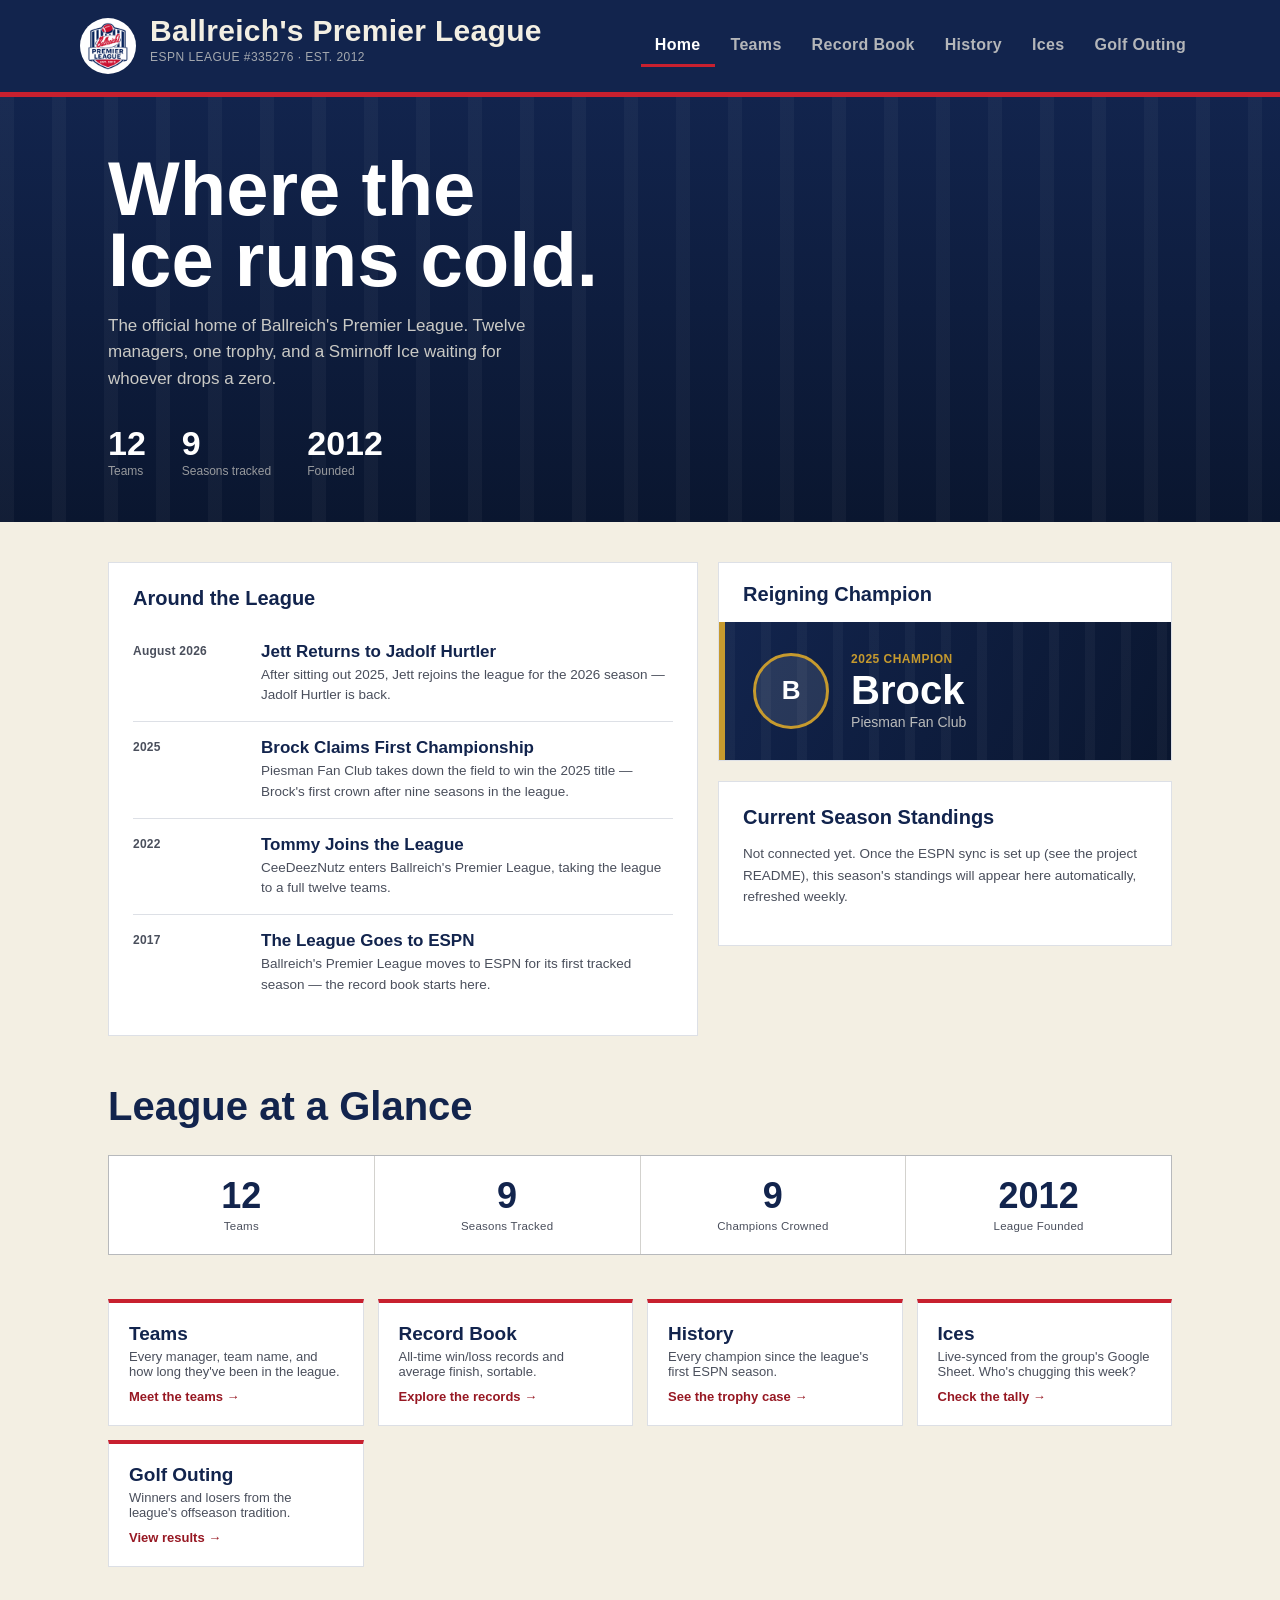
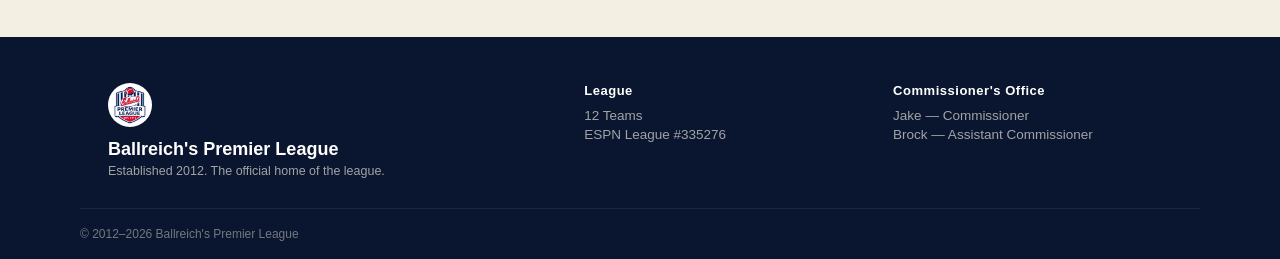
==== commit c0eb60b4: "Add files via upload" ====
--- a/index.html
+++ b/index.html
@@ -7,154 +7,122 @@
 <link rel="icon" href="assets/logo.png">
 <link rel="stylesheet" href="styles.css">
 </head>
-<body>
+<body data-page="home">
 
 <header class="site-header">
   <div class="wrap header-inner">
-    <img src="assets/logo.png" alt="Ballreich's Premier League crest" class="crest">
-    <div class="brand-text">
-      <p class="league-name">Ballreich's Premier League</p>
-      <p class="league-sub">ESPN LEAGUE #335276 · EST. 2012</p>
-    </div>
-    <nav class="tabs" id="tabs">
-      <button data-tab="home" class="active">Home</button>
-      <button data-tab="managers">Managers</button>
-      <button data-tab="records">Records</button>
-      <button data-tab="championships">Championships</button>
-      <button data-tab="ices">Ices</button>
-      <button data-tab="golf">Golf Outing</button>
+    <a href="index.html" style="display:flex;align-items:center;gap:14px;text-decoration:none;color:inherit;">
+      <img src="assets/logo.png" alt="Ballreich's Premier League crest" class="crest">
+      <div class="brand-text">
+        <p class="league-name">Ballreich's Premier League</p>
+        <p class="league-sub">ESPN LEAGUE #335276 · EST. 2012</p>
+      </div>
+    </a>
+    <nav class="tabs">
+      <a href="index.html" class="active">Home</a>
+      <a href="teams.html">Teams</a>
+      <a href="record-book.html">Record Book</a>
+      <a href="history.html">History</a>
+      <a href="ices.html">Ices</a>
+      <a href="golf.html">Golf Outing</a>
     </nav>
   </div>
 </header>
 
 <div class="hero">
   <div class="wrap">
-    <h1>The League<br>Hub.</h1>
-    <p class="lede">Everything that matters: who's in, who's won, who's lost, and who owes a chug. One page, twelve managers, no excuses.</p>
+    <h1>Where the<br>Ice runs cold.</h1>
+    <p class="lede">The official home of Ballreich's Premier League. Twelve managers, one trophy, and a Smirnoff Ice waiting for whoever drops a zero.</p>
     <div class="hero-stats" id="hero-stats">
-      <div class="hero-stat"><div class="num">12</div><div class="label">Managers</div></div>
-      <div class="hero-stat"><div class="num">9</div><div class="label">Seasons on record</div></div>
-      <div class="hero-stat"><div class="num">2012</div><div class="label">League founded</div></div>
+      <div class="hero-stat"><div class="num">12</div><div class="label">Teams</div></div>
+      <div class="hero-stat"><div class="num">9</div><div class="label">Seasons tracked</div></div>
+      <div class="hero-stat"><div class="num">2012</div><div class="label">Founded</div></div>
     </div>
   </div>
 </div>
 
 <main class="wrap">
 
-  <!-- HOME -->
-  <section class="tab-panel active" id="tab-home">
-    <div class="home-grid">
-      <div class="panel">
-        <h3>What's here</h3>
-        <p style="color:var(--ink-soft); font-size:14.5px; line-height:1.6;">
-          This is the hub for Ballreich's Premier League — manager bios, all-time records, championship history,
-          the Ices tracker, and the annual golf outing standings. Use the tabs above to get around.
-        </p>
-        <p style="color:var(--ink-soft); font-size:14.5px; line-height:1.6;">
-          The <strong>Ices</strong> tab pulls live from the league's Google Sheet, so it's always current —
-          no need to update this site when a payment gets made.
-        </p>
+  <div class="home-grid">
+    <div class="panel">
+      <h3>Around the League</h3>
+      <div class="news-list" id="news-list"></div>
+    </div>
+
+    <div>
+      <div class="panel" id="reigning-wrap" style="padding:0; overflow:hidden;">
+        <div style="padding:20px 24px 0;">
+          <h3 style="margin-bottom:16px;">Reigning Champion</h3>
+        </div>
+        <div id="reigning-card"></div>
       </div>
-      <div class="panel">
-        <h3>Most recent champion</h3>
-        <div id="home-latest-champ"></div>
-        <h3 style="margin-top:22px;">Last 3 seasons</h3>
-        <div id="home-mini-champs"></div>
-        <a href="#" class="link-out" data-tab-link="championships">See full trophy case →</a>
+
+      <div class="panel" style="margin-top:20px;">
+        <h3>Current Season Standings</h3>
+        <div id="home-standings">
+          <p style="color:var(--ink-soft); font-size:13.5px; line-height:1.6;">
+            Not connected yet. Once the ESPN sync is set up (see the project README), this season's standings
+            will appear here automatically, refreshed weekly.
+          </p>
+        </div>
       </div>
     </div>
+  </div>
 
-    <div class="panel" style="margin-top:20px;">
-      <h3>Current season standings</h3>
-      <div id="home-standings">
-        <p style="color:var(--ink-soft); font-size:13.5px; line-height:1.6;">
-          Not connected yet. Once the ESPN sync is set up (see the project README), this season's standings
-          will appear here automatically, refreshed weekly.
-        </p>
-      </div>
-    </div>
-  </section>
+  <div class="section-head" style="margin-top:48px;">
+    <h2>League at a Glance</h2>
+  </div>
+  <div class="glance-grid" id="glance-grid"></div>
 
-  <!-- MANAGERS -->
-  <section class="tab-panel" id="tab-managers">
-    <div class="section-head">
-      <h2>Managers</h2>
-      <p class="section-desc">Twelve teams, one league. Tenure reflects consecutive or total years active.</p>
-    </div>
-    <div class="card-grid" id="managers-grid"></div>
-  </section>
-
-  <!-- RECORDS -->
-  <section class="tab-panel" id="tab-records">
-    <div class="section-head">
-      <h2>All-Time Records</h2>
-      <p class="section-desc">Regular-season win/loss record and average finish across every season played. Click a column to sort.</p>
-    </div>
-    <div class="records-table-wrap">
-      <table class="records" id="records-table">
-        <thead>
-          <tr>
-            <th><button class="sort-btn" data-key="name">Manager</button></th>
-            <th><button class="sort-btn" data-key="avgFinish">Avg. Finish</button></th>
-            <th><button class="sort-btn" data-key="wins">Record</button></th>
-            <th><button class="sort-btn" data-key="winPct">Win %</button></th>
-            <th><button class="sort-btn" data-key="seasons">Seasons</button></th>
-          </tr>
-        </thead>
-        <tbody id="records-body"></tbody>
-      </table>
-    </div>
-  </section>
-
-  <!-- CHAMPIONSHIPS -->
-  <section class="tab-panel" id="tab-championships">
-    <div class="section-head">
-      <h2>Trophy Case</h2>
-      <p class="section-desc">Every champion since the league's first ESPN season in 2017.</p>
-    </div>
-    <div class="banner-case" id="banner-case"></div>
-  </section>
-
-  <!-- ICES -->
-  <section class="tab-panel" id="tab-ices">
-    <div class="section-head">
-      <h2>Ices</h2>
-      <p class="section-desc">Start a player who drops 0 or fewer points, chug a Smirnoff Ice, send it to the group chat.</p>
-    </div>
-
-    <div class="ices-toolbar">
-      <button class="btn secondary" id="ices-refresh">Refresh data</button>
-      <span class="status-line" id="ices-status"><span class="dot"></span>Loading…</span>
-    </div>
-
-    <div id="ices-content">
-      <div class="ices-loading">Pulling the latest from the sheet…</div>
-    </div>
-
-    <div class="rule-box">
-      <strong>The rule:</strong> if a player in your starting lineup — not a defense — scores 0 points or less in a
-      given week, you chug a Smirnoff Ice and post proof to the group chat. This tracker mirrors the league's
-      <a href="https://docs.google.com/spreadsheets/d/1GgBvjiKJ7bSm-T6he38b0rG_sk8vhiAcL2UD_AuB5FA/edit?usp=sharing" target="_blank" rel="noopener">Google Sheet</a>
-      — edit the sheet and this page updates automatically.
-    </div>
-  </section>
-
-  <!-- GOLF -->
-  <section class="tab-panel" id="tab-golf">
-    <div class="section-head">
-      <h2>League Golf Outing</h2>
-      <p class="section-desc">The offseason's other tradition. Winners and losers, by year.</p>
-    </div>
-    <div id="golf-list"></div>
-  </section>
+  <div class="quicklinks">
+    <a href="teams.html" class="quicklink-card">
+      <div class="ql-label">Teams</div>
+      <div class="ql-desc">Every manager, team name, and how long they've been in the league.</div>
+      <span class="ql-arrow">Meet the teams →</span>
+    </a>
+    <a href="record-book.html" class="quicklink-card">
+      <div class="ql-label">Record Book</div>
+      <div class="ql-desc">All-time win/loss records and average finish, sortable.</div>
+      <span class="ql-arrow">Explore the records →</span>
+    </a>
+    <a href="history.html" class="quicklink-card">
+      <div class="ql-label">History</div>
+      <div class="ql-desc">Every champion since the league's first ESPN season.</div>
+      <span class="ql-arrow">See the trophy case →</span>
+    </a>
+    <a href="ices.html" class="quicklink-card">
+      <div class="ql-label">Ices</div>
+      <div class="ql-desc">Live-synced from the group's Google Sheet. Who's chugging this week?</div>
+      <span class="ql-arrow">Check the tally →</span>
+    </a>
+    <a href="golf.html" class="quicklink-card">
+      <div class="ql-label">Golf Outing</div>
+      <div class="ql-desc">Winners and losers from the league's offseason tradition.</div>
+      <span class="ql-arrow">View results →</span>
+    </a>
+  </div>
 
 </main>
 
-<footer class="site-footer">
-  <div class="wrap">
-    <span>Ballreich's Premier League · ESPN League #335276</span>
-    <span>Built for the group chat.</span>
+<footer class="site-footer-full">
+  <div class="wrap footer-grid">
+    <div>
+      <img src="assets/logo.png" alt="crest" class="footer-crest">
+      <p class="footer-league-name">Ballreich's Premier League</p>
+      <p class="footer-sub">Established 2012. The official home of the league.</p>
+    </div>
+    <div class="footer-col">
+      <h4>League</h4>
+      <p>12 Teams</p>
+      <p>ESPN League #335276</p>
+    </div>
+    <div class="footer-col">
+      <h4>Commissioner's Office</h4>
+      <p>Jake — Commissioner</p>
+      <p>Brock — Assistant Commissioner</p>
+    </div>
   </div>
+  <div class="wrap footer-bottom">© 2012–2026 Ballreich's Premier League</div>
 </footer>
 
 <script src="app.js"></script>
--- a/styles.css
+++ b/styles.css
@@ -103,7 +103,7 @@
   flex-wrap: wrap;
 }
 
-nav.tabs button {
+nav.tabs a {
   font-family: var(--display);
   font-weight: 700;
   font-size: 16px;
@@ -115,11 +115,13 @@
   letter-spacing: 0.02em;
   border-bottom: 3px solid transparent;
   transition: color 0.15s ease, border-color 0.15s ease;
-}
-
-nav.tabs button:hover { color: var(--white); }
-
-nav.tabs button.active {
+  text-decoration: none;
+  display: inline-block;
+}
+
+nav.tabs a:hover { color: var(--white); }
+
+nav.tabs a.active {
   color: var(--white);
   border-bottom-color: var(--red);
 }
@@ -193,6 +195,18 @@
   margin-top: 4px;
 }
 
+.hero.hero-sub {
+  padding: 40px 0 32px;
+}
+
+.hero.hero-sub h1 {
+  font-size: clamp(32px, 5.5vw, 54px);
+}
+
+.hero.hero-sub p.lede {
+  max-width: 60ch;
+}
+
 /* ============================================================
    Sections / general
    ============================================================ */
@@ -681,10 +695,249 @@
 }
 
 /* Footer */
-.site-footer {
+.site-footer-full {
   background: var(--navy-deep);
-  color: rgba(243,239,227,0.55);
-  padding: 26px 0;
-  font-size: 12.5px;
-}
-.site-footer .wrap { display: flex; justify-content: space-between; flex-wrap: wrap; gap: 10px; }
+  color: rgba(243,239,227,0.65);
+  padding: 46px 0 0;
+  margin-top: 70px;
+}
+
+.footer-grid {
+  display: grid;
+  grid-template-columns: 1.6fr 1fr 1fr;
+  gap: 30px;
+  padding-bottom: 30px;
+  border-bottom: 1px solid rgba(255,255,255,0.08);
+}
+
+@media (max-width: 640px) {
+  .footer-grid { grid-template-columns: 1fr; }
+}
+
+.footer-crest {
+  width: 44px;
+  height: 44px;
+  border-radius: 50%;
+  background: var(--white);
+  padding: 3px;
+  margin-bottom: 12px;
+}
+
+.footer-league-name {
+  font-family: var(--display);
+  font-weight: 800;
+  font-size: 18px;
+  color: var(--white);
+  margin: 0 0 4px;
+}
+
+.footer-sub { font-size: 12.5px; margin: 0; }
+
+.footer-col h4 {
+  font-family: var(--display);
+  font-weight: 700;
+  font-size: 13px;
+  letter-spacing: 0.04em;
+  color: var(--white);
+  margin: 0 0 10px;
+}
+
+.footer-col p { font-size: 13.5px; margin: 4px 0; }
+
+.footer-bottom {
+  font-size: 12px;
+  padding: 18px 0;
+  color: rgba(243,239,227,0.45);
+}
+
+/* ============================================================
+   Home page components
+   ============================================================ */
+.quicklinks {
+  display: grid;
+  grid-template-columns: repeat(auto-fill, minmax(220px, 1fr));
+  gap: 14px;
+  margin-top: 44px;
+}
+
+.quicklink-card {
+  background: var(--white);
+  border: 1px solid var(--line);
+  border-top: 4px solid var(--red);
+  padding: 20px;
+  text-decoration: none;
+  color: var(--ink);
+  display: block;
+  transition: transform 0.12s ease, box-shadow 0.12s ease;
+}
+
+.quicklink-card:hover {
+  transform: translateY(-2px);
+  box-shadow: 0 6px 18px rgba(18,36,77,0.1);
+}
+
+.quicklink-card .ql-label {
+  font-family: var(--display);
+  font-weight: 800;
+  font-size: 19px;
+  color: var(--navy);
+}
+
+.quicklink-card .ql-desc {
+  font-size: 13px;
+  color: var(--ink-soft);
+  margin-top: 4px;
+}
+
+.quicklink-card .ql-arrow {
+  font-size: 13px;
+  font-weight: 600;
+  color: var(--red-deep);
+  margin-top: 10px;
+  display: inline-block;
+}
+
+.glance-grid {
+  display: grid;
+  grid-template-columns: repeat(auto-fit, minmax(140px, 1fr));
+  gap: 1px;
+  background: var(--line);
+  border: 1px solid var(--line);
+  margin-top: 16px;
+}
+
+.glance-item {
+  background: var(--white);
+  padding: 22px 18px;
+  text-align: center;
+}
+
+.glance-item .g-num {
+  font-family: var(--display);
+  font-weight: 900;
+  font-size: 36px;
+  color: var(--navy);
+  line-height: 1;
+}
+
+.glance-item .g-label {
+  font-size: 11.5px;
+  color: var(--ink-soft);
+  margin-top: 6px;
+  letter-spacing: 0.02em;
+}
+
+.reigning-card {
+  background: linear-gradient(120deg, var(--navy) 0%, var(--navy-deep) 100%);
+  color: var(--white);
+  padding: 30px 28px;
+  display: flex;
+  align-items: center;
+  gap: 22px;
+  position: relative;
+  overflow: hidden;
+  border-left: 6px solid var(--gold);
+}
+
+.reigning-card::before {
+  content: "";
+  position: absolute;
+  inset: 0;
+  background-image: repeating-linear-gradient(
+    90deg,
+    rgba(255,255,255,0.035) 0px,
+    rgba(255,255,255,0.035) 10px,
+    transparent 10px,
+    transparent 36px
+  );
+  pointer-events: none;
+}
+
+.reigning-card .rc-photo {
+  width: 76px;
+  height: 76px;
+  border-radius: 50%;
+  border: 3px solid var(--gold);
+  flex-shrink: 0;
+  position: relative;
+  overflow: hidden;
+  display: flex;
+  align-items: center;
+  justify-content: center;
+  font-family: var(--display);
+  font-weight: 800;
+  font-size: 26px;
+  background: rgba(255,255,255,0.1);
+}
+
+.reigning-card .rc-photo img { width: 100%; height: 100%; object-fit: cover; }
+
+.reigning-card .rc-eyebrow {
+  font-size: 12px;
+  color: var(--gold);
+  font-weight: 600;
+  letter-spacing: 0.04em;
+  position: relative;
+}
+
+.reigning-card .rc-name {
+  font-family: var(--display);
+  font-weight: 900;
+  font-size: clamp(28px, 4vw, 40px);
+  line-height: 1;
+  margin-top: 4px;
+  position: relative;
+}
+
+.reigning-card .rc-team {
+  font-size: 14px;
+  color: rgba(243,239,227,0.75);
+  margin-top: 4px;
+  position: relative;
+}
+
+.news-list { margin-top: 16px; }
+
+.news-item {
+  display: grid;
+  grid-template-columns: 110px 1fr;
+  gap: 18px;
+  padding: 16px 0;
+  border-bottom: 1px solid var(--line);
+}
+
+.news-item:last-child { border-bottom: none; }
+
+.news-item .n-date {
+  font-size: 12px;
+  color: var(--ink-soft);
+  font-weight: 600;
+  letter-spacing: 0.02em;
+  padding-top: 2px;
+}
+
+.news-item .n-headline {
+  font-family: var(--display);
+  font-weight: 700;
+  font-size: 17px;
+  color: var(--navy);
+}
+
+.news-item .n-body {
+  font-size: 13.5px;
+  color: var(--ink-soft);
+  margin-top: 3px;
+  line-height: 1.5;
+}
+
+@media (max-width: 560px) {
+  .news-item { grid-template-columns: 1fr; gap: 4px; }
+}
+
+.page-intro {
+  max-width: 60ch;
+  color: var(--ink-soft);
+  font-size: 15px;
+  line-height: 1.6;
+  margin: -8px 0 34px;
+}
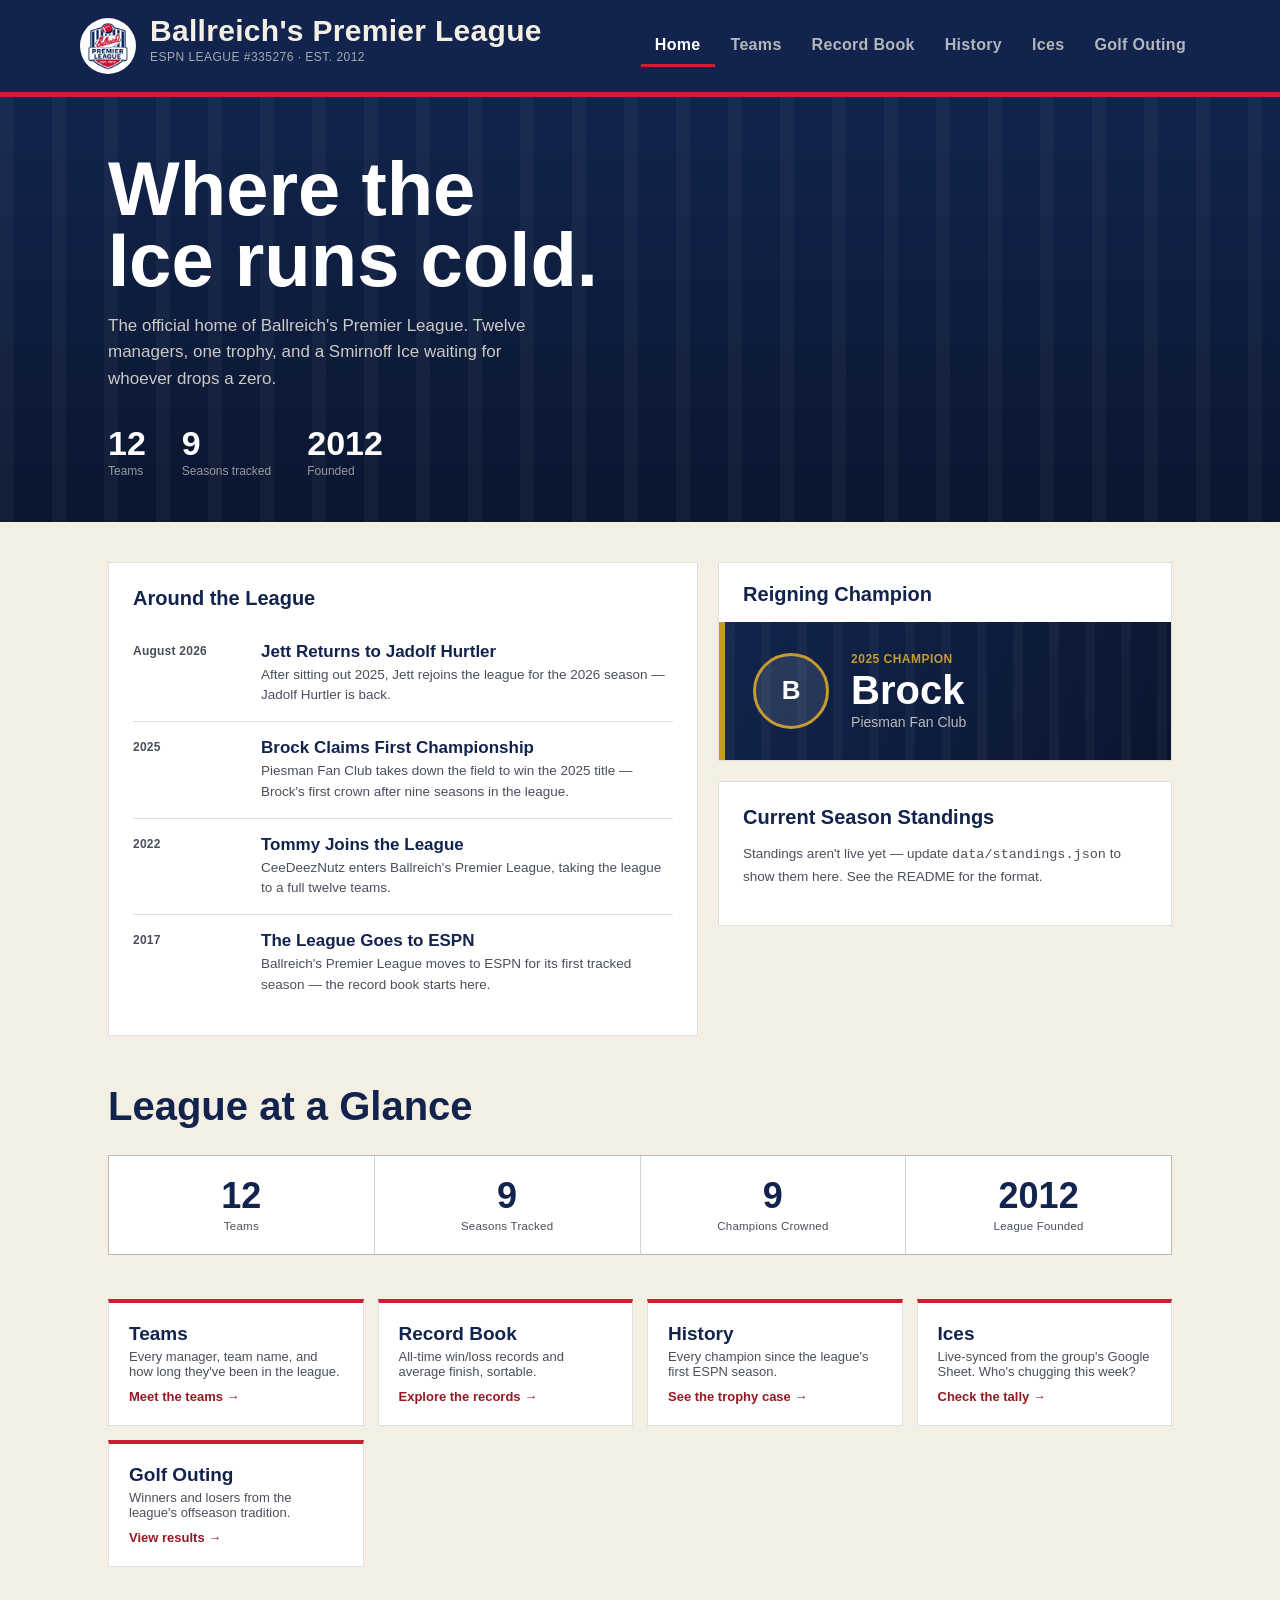
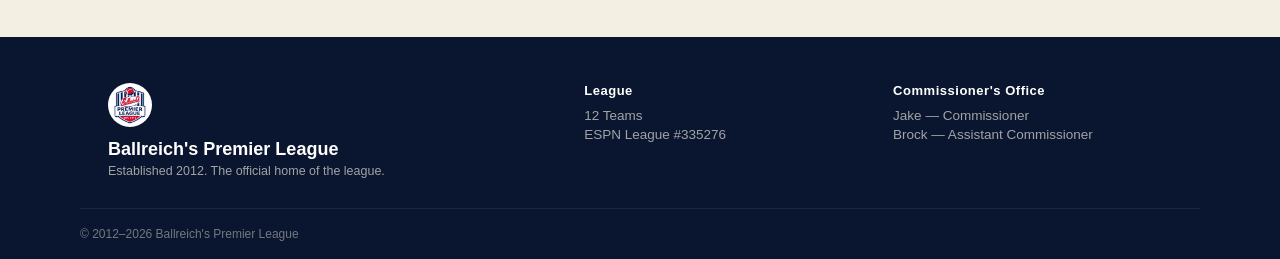
==== commit f32033fa: "Revise current season standings message Updated the message regarding current season standings to pr" ====
--- a/index.html
+++ b/index.html
@@ -60,10 +60,10 @@
       <div class="panel" style="margin-top:20px;">
         <h3>Current Season Standings</h3>
         <div id="home-standings">
-          <p style="color:var(--ink-soft); font-size:13.5px; line-height:1.6;">
-            Not connected yet. Once the ESPN sync is set up (see the project README), this season's standings
-            will appear here automatically, refreshed weekly.
-          </p>
+<p style="color:var(--ink-soft); font-size:13.5px; line-height:1.6;">
+  Standings aren't live yet — update <code>data/standings.json</code> to show them here.
+  See the README for the format.
+</p>
         </div>
       </div>
     </div>
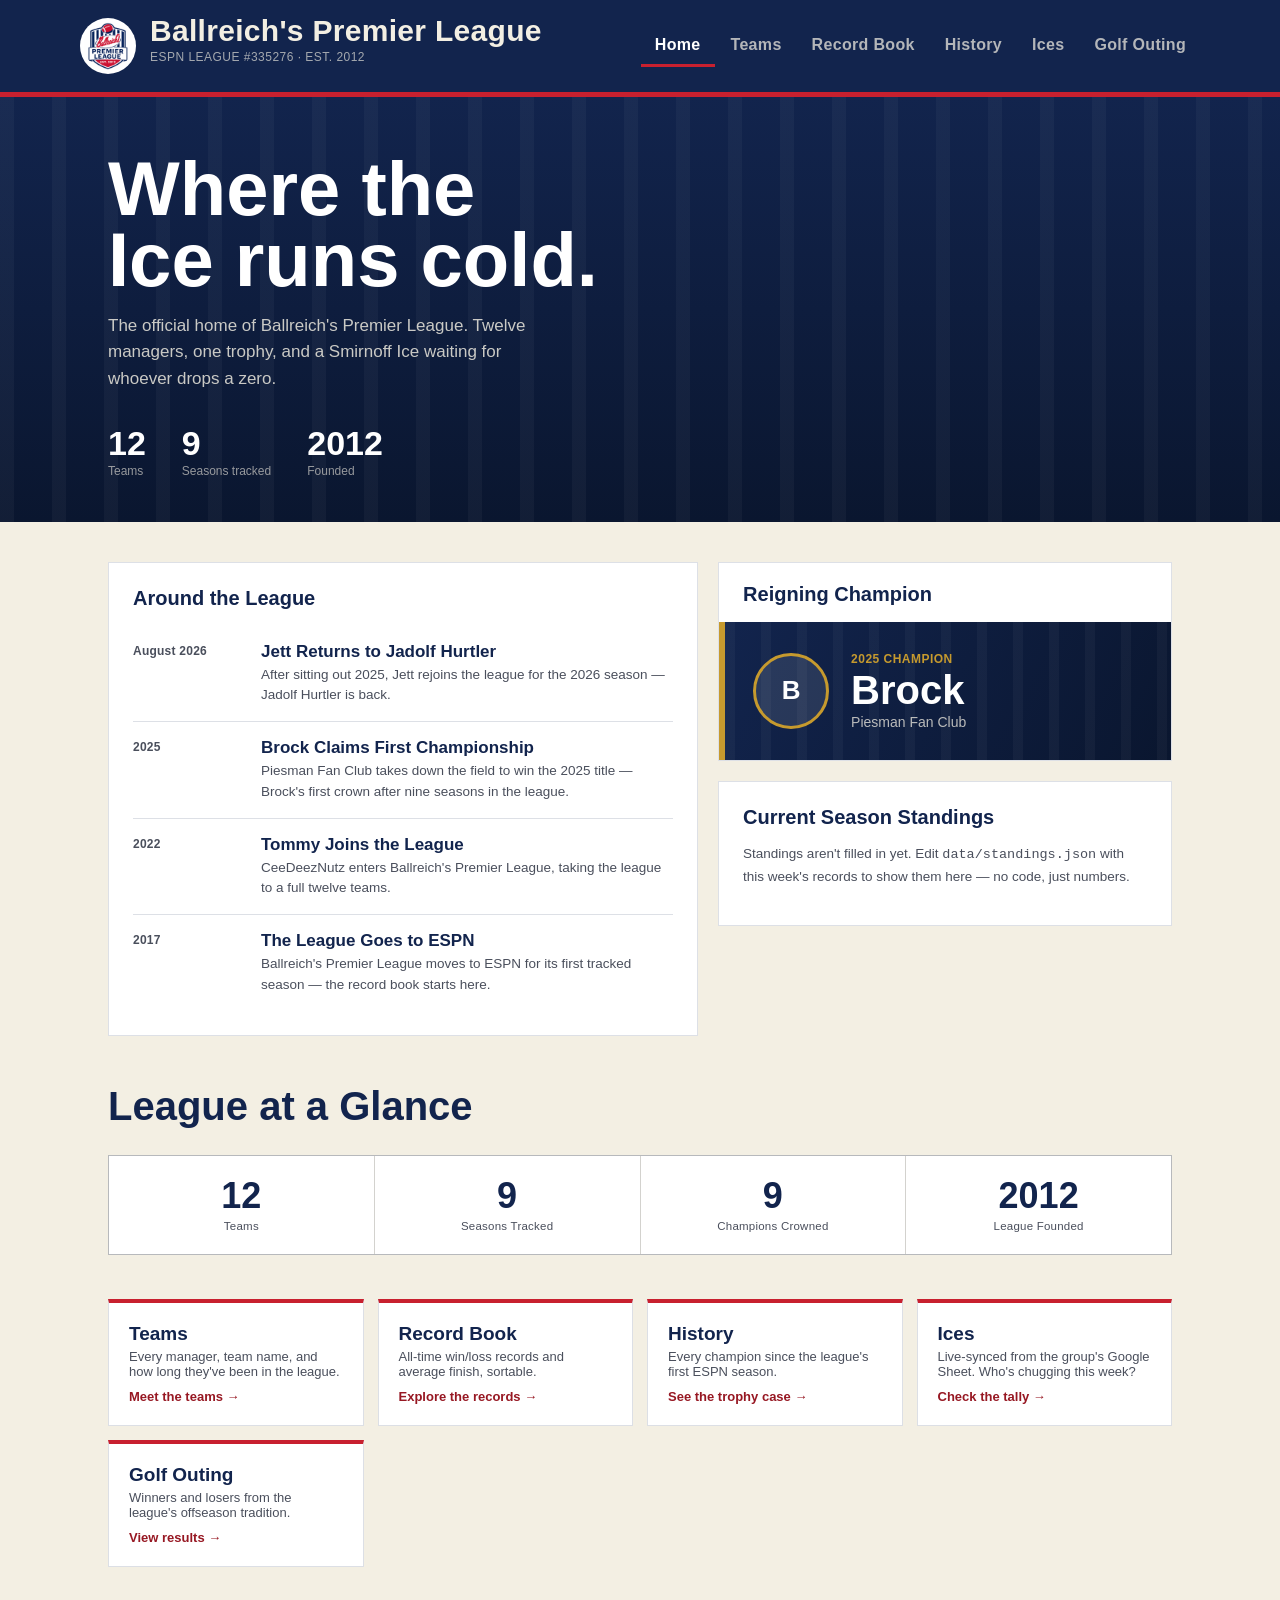
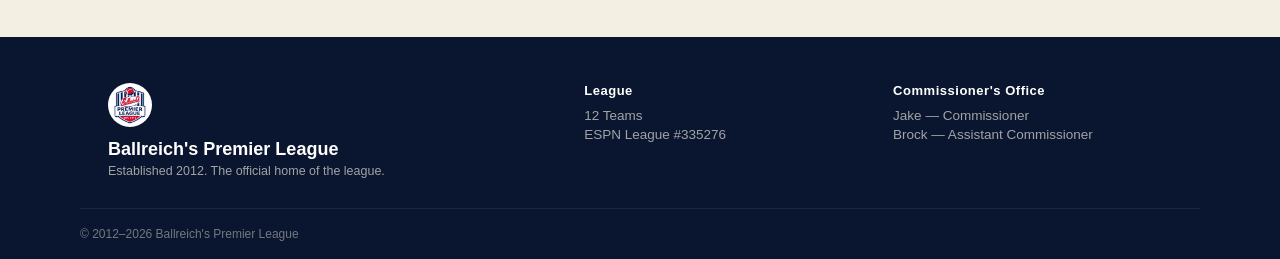
==== commit e80c7658: "Add files via upload" ====
--- a/index.html
+++ b/index.html
@@ -60,10 +60,10 @@
       <div class="panel" style="margin-top:20px;">
         <h3>Current Season Standings</h3>
         <div id="home-standings">
-<p style="color:var(--ink-soft); font-size:13.5px; line-height:1.6;">
-  Standings aren't live yet — update <code>data/standings.json</code> to show them here.
-  See the README for the format.
-</p>
+          <p style="color:var(--ink-soft); font-size:13.5px; line-height:1.6;">
+            Standings aren't filled in yet. Edit <code>data/standings.json</code> with this
+            week's records to show them here — no code, just numbers.
+          </p>
         </div>
       </div>
     </div>
